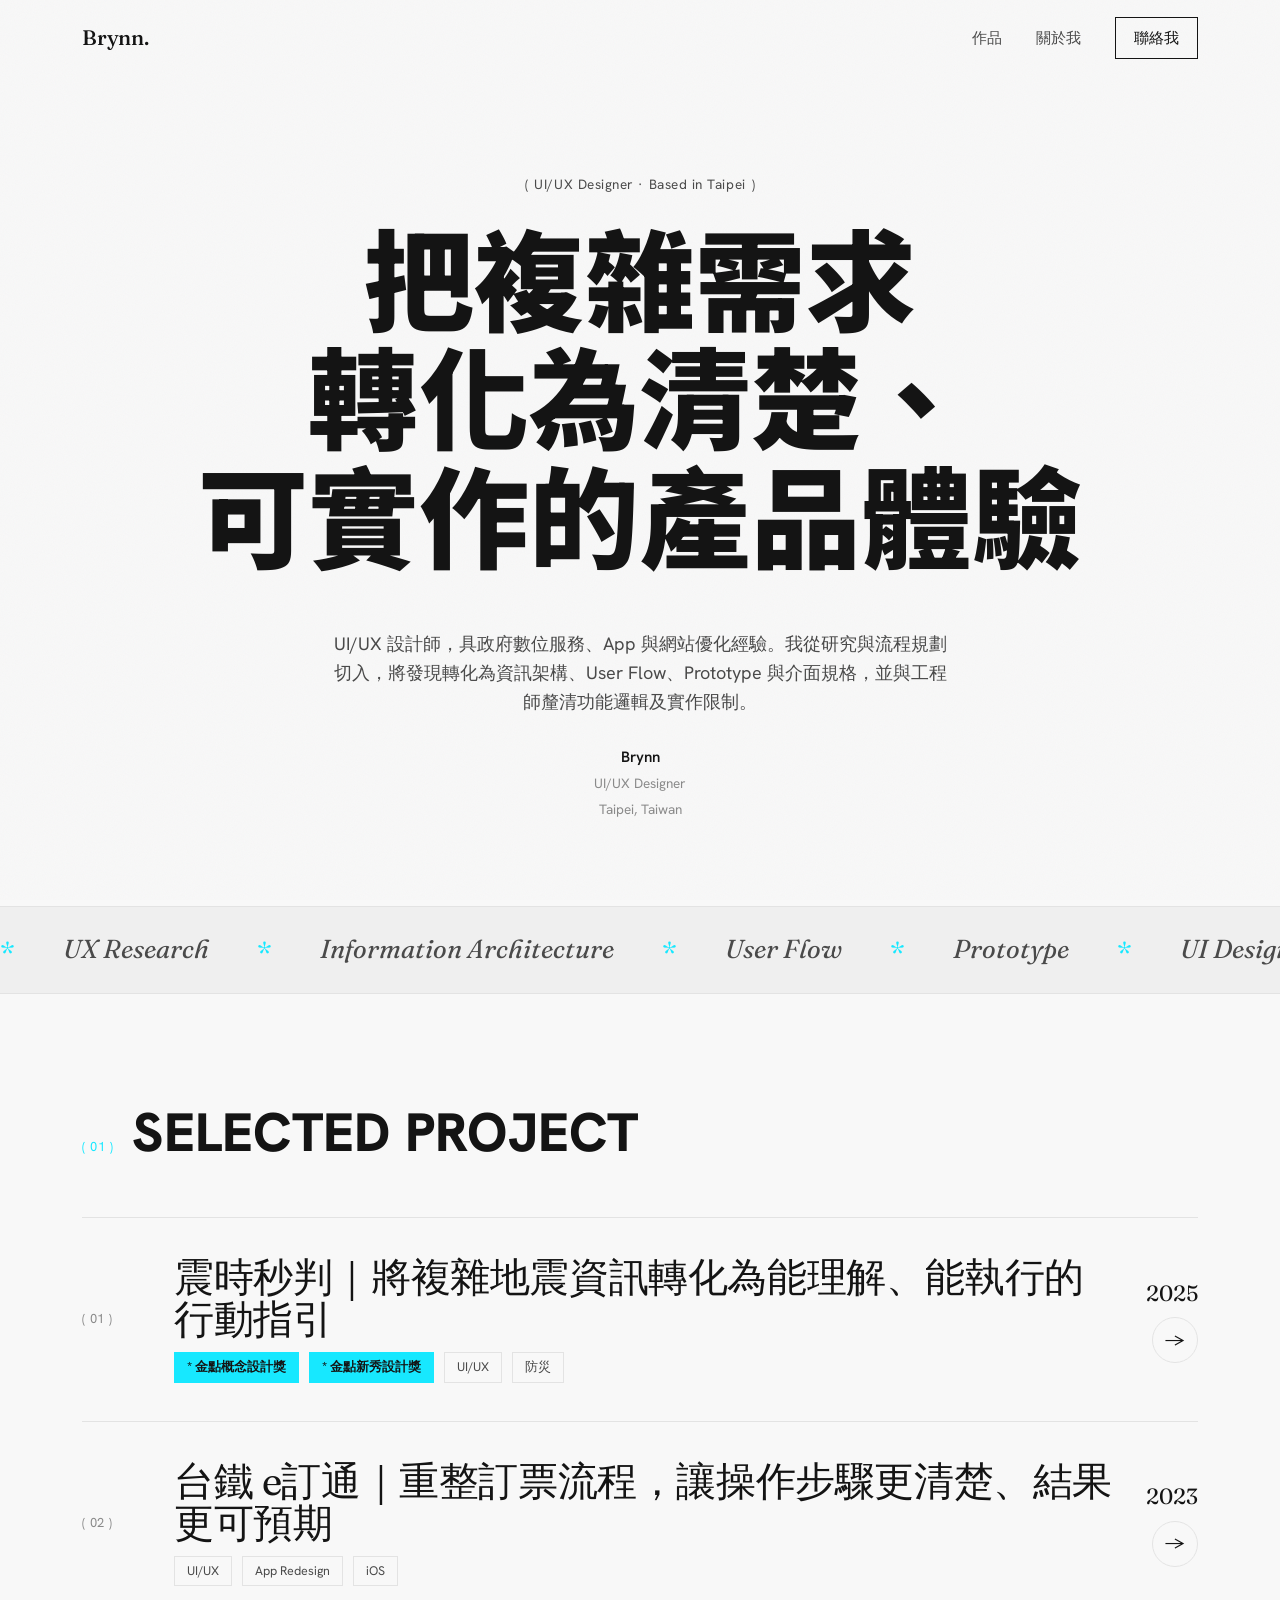
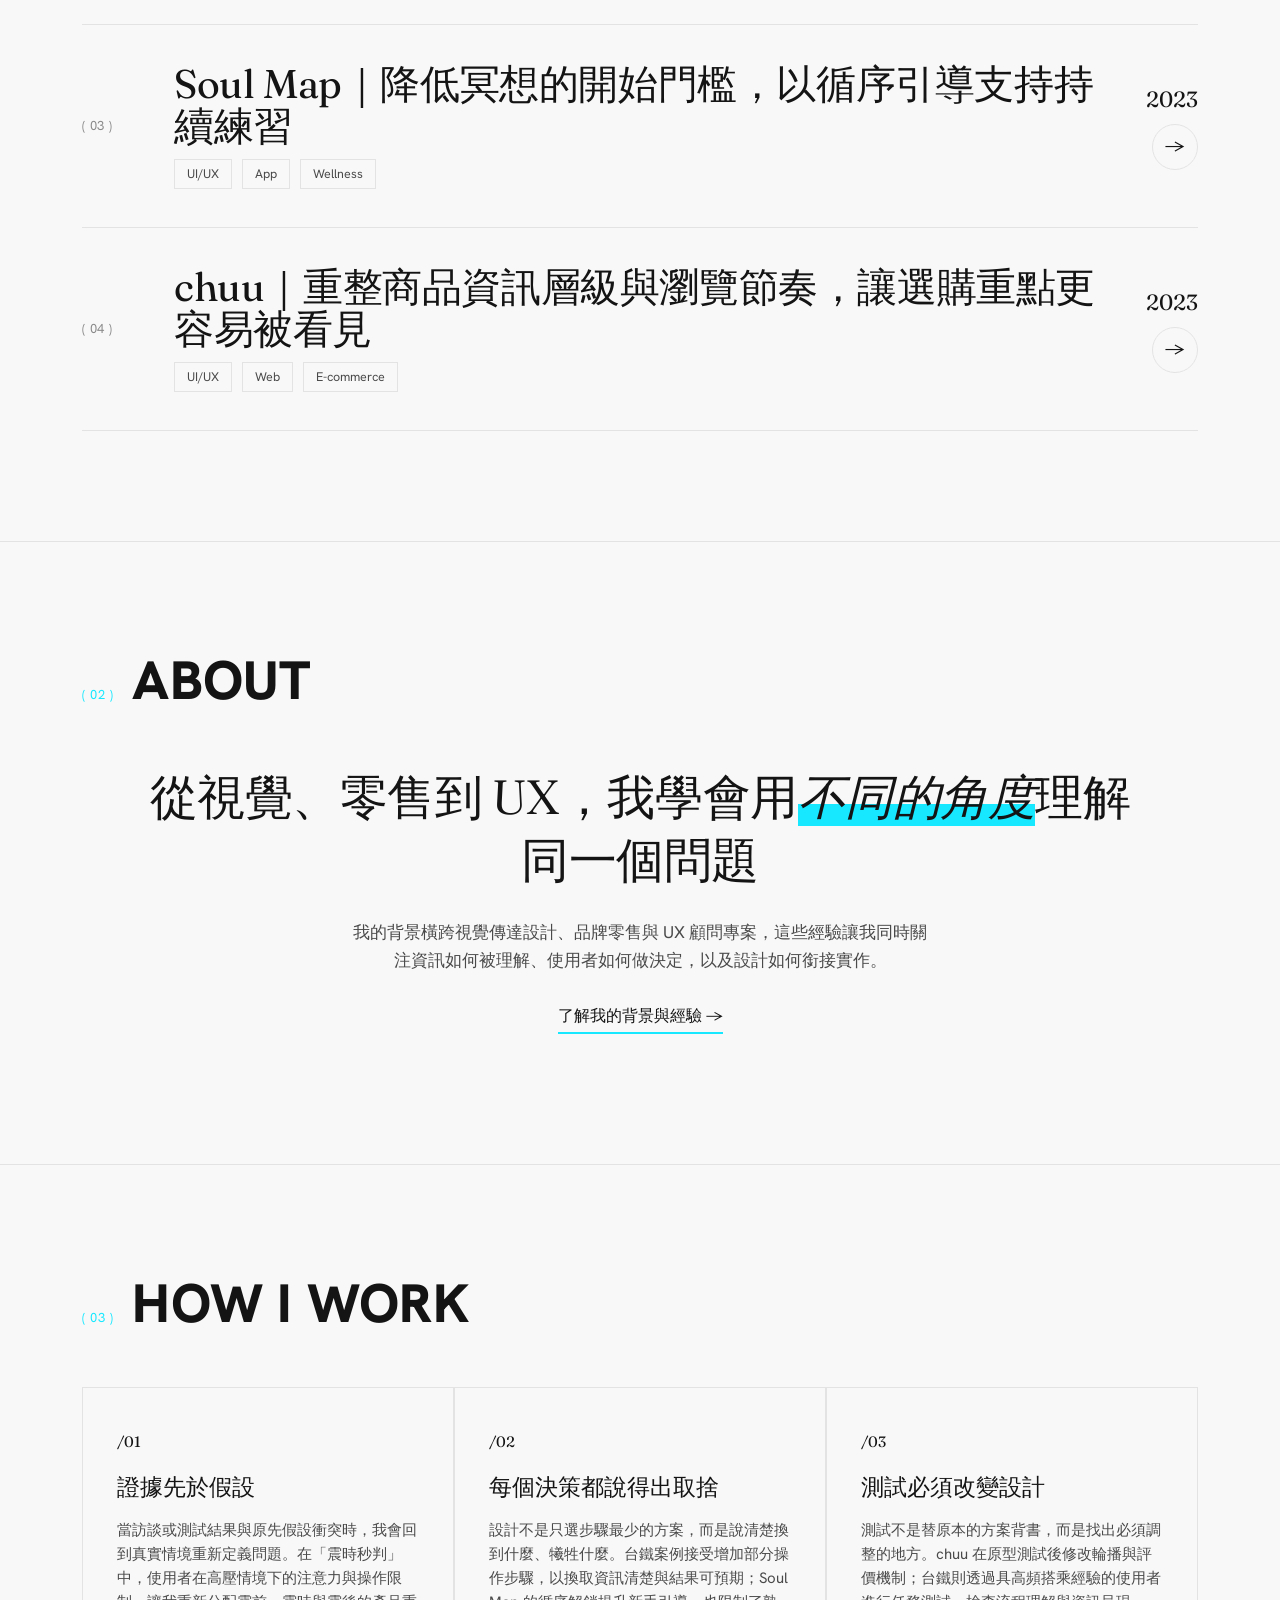
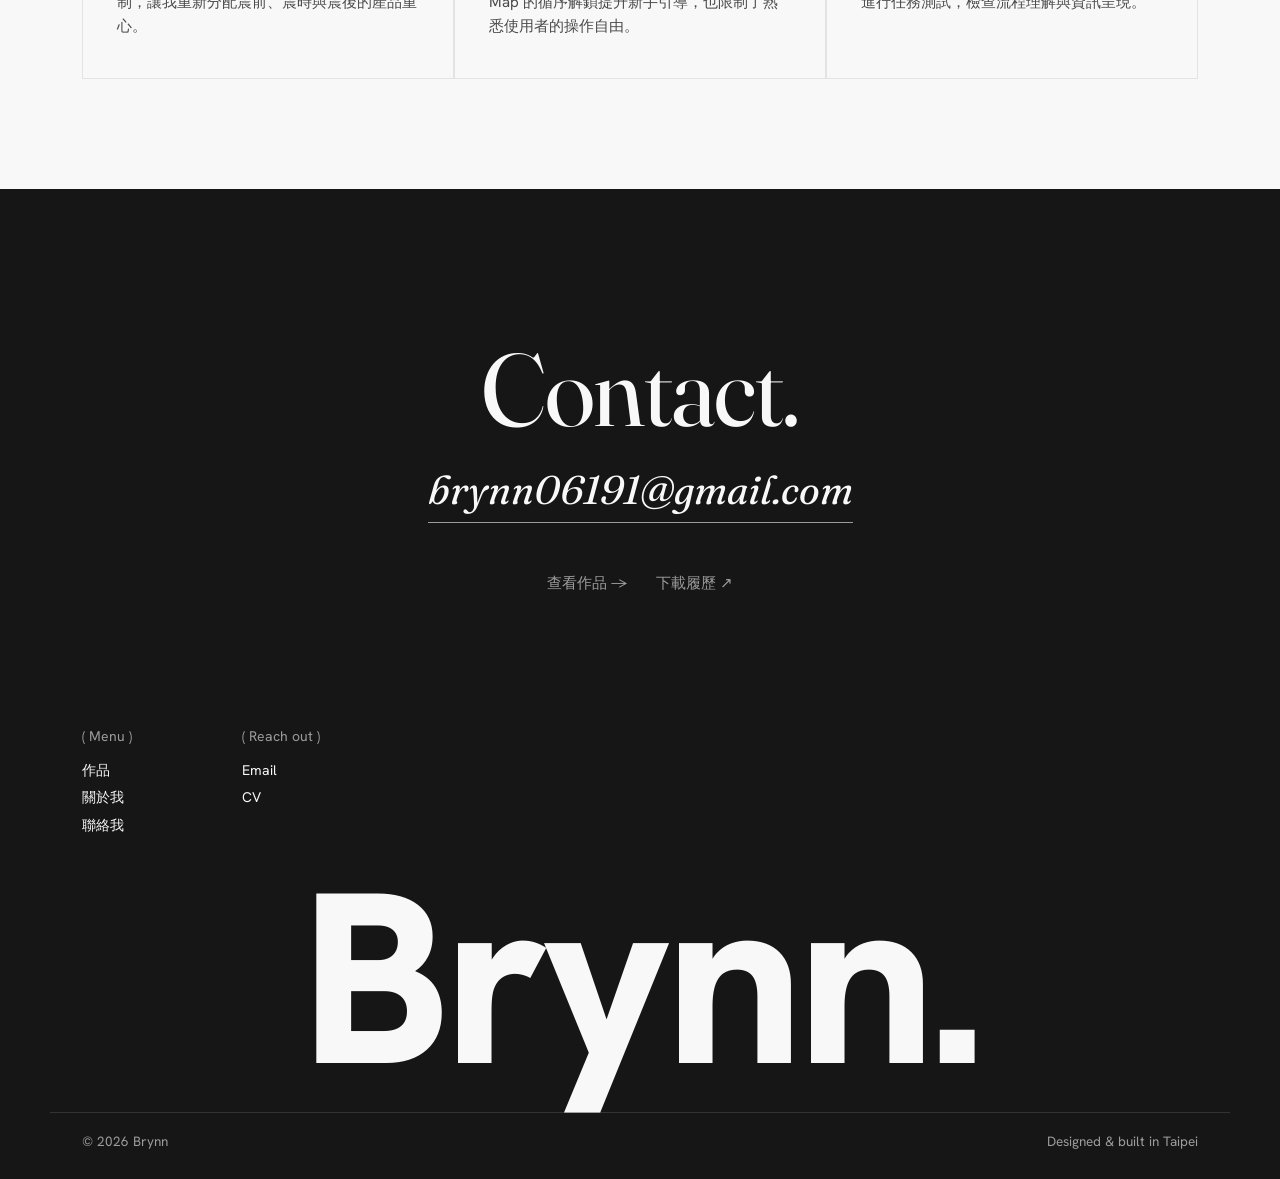
==== index.html @ 15814ac6 "Switch accent to electric cyan #17E8FF, background to #F8F8F8 - theme.css: neutral near-white palett" ====
<!DOCTYPE html>
<html lang="zh-Hant">
<head>
<meta charset="UTF-8" />
<meta name="viewport" content="width=device-width, initial-scale=1.0" />
<title>Brynn — portfolio</title>
<meta name="description" content="Brynn Li — UI/UX 設計師作品集。政府數位服務、App 與網站優化經驗，從研究與流程規劃到介面規格。" />

<link rel="preconnect" href="https://fonts.googleapis.com" />
<link rel="preconnect" href="https://fonts.gstatic.com" crossorigin />
<link href="https://fonts.googleapis.com/css2?family=Fraunces:ital,opsz,wght@0,9..144,300..600;1,9..144,300..500&family=Hanken+Grotesk:wght@400;500;600;700;800&family=Noto+Sans+TC:wght@500;700;900&display=swap" rel="stylesheet" />
<link rel="stylesheet" href="assets/theme.css" />

<style>
  * { margin: 0; padding: 0; box-sizing: border-box; }

  html { scroll-behavior: smooth; overflow-x: hidden; }

  body {
    background: var(--paper);
    color: var(--ink);
    font-family: "Hanken Grotesk", system-ui, sans-serif;
    font-size: 17px;
    line-height: 1.6;
    -webkit-font-smoothing: antialiased;
    text-rendering: optimizeLegibility;
    overflow-x: hidden;
  }

  /* subtle paper grain */
  body::before {
    content: "";
    position: fixed;
    inset: 0;
    pointer-events: none;
    z-index: 1;
    opacity: .035;
    background-image: url("data:image/svg+xml,%3Csvg xmlns='http://www.w3.org/2000/svg' width='120' height='120'%3E%3Cfilter id='n'%3E%3CfeTurbulence type='fractalNoise' baseFrequency='.9' numOctaves='3'/%3E%3C/filter%3E%3Crect width='120' height='120' filter='url(%23n)'/%3E%3C/svg%3E");
  }

  ::selection { background: var(--accent); color: var(--paper); }

  a { color: inherit; text-decoration: none; }

  .wrap { max-width: var(--max); margin: 0 auto; padding: 0 32px; }

  .display {
    font-family: "Fraunces", Georgia, serif;
    font-optical-sizing: auto;
    font-weight: 400;
    line-height: .98;
    letter-spacing: -.015em;
  }

  .eyebrow {
    font-size: 12.5px;
    letter-spacing: .22em;
    text-transform: uppercase;
    color: var(--ink-faint);
    font-weight: 600;
  }

  /* ---------- NAV ---------- */
  header {
    position: fixed;
    top: 0; left: 0; right: 0;
    z-index: 50;
    transition: background .4s var(--ease), border-color .4s var(--ease), backdrop-filter .4s;
    border-bottom: 1px solid transparent;
  }
  header.scrolled {
    background: rgba(248,248,248,.94);
    border-bottom: 1px solid var(--line);
  }
  .nav {
    display: flex;
    align-items: center;
    justify-content: space-between;
    height: 76px;
  }
  .brand {
    font-family: "Fraunces", serif;
    font-size: 21px;
    font-weight: 500;
    letter-spacing: -.01em;
  }
  .brand span { color: var(--accent); }
  .nav-links { display: flex; gap: 34px; align-items: center; }
  .nav-links a {
    font-size: 14.5px;
    color: var(--ink-soft);
    position: relative;
    transition: color .3s;
  }
  .nav-links a::after {
    content: "";
    position: absolute; left: 0; bottom: -5px;
    width: 0; height: 1.5px; background: var(--accent);
    transition: width .35s var(--ease);
  }
  .nav-links a:hover { color: var(--ink); }
  .nav-links a:hover::after { width: 100%; }
  .nav-cta {
    border: 1px solid var(--ink);
    border-radius: 0;
    padding: 8px 18px !important;
    color: var(--ink) !important;
    transition: background .3s, color .3s;
  }
  .nav-cta::after { display: none; }
  .nav-cta:hover { background: var(--ink); color: var(--paper) !important; }

  /* ---------- HERO ---------- */
  .hero { padding: 170px 0 84px; position: relative; z-index: 2; text-align: center; }
  .hero .status {
    display: inline-flex; align-items: center; gap: 6px;
    margin-bottom: 30px;
    font-size: 13.5px; color: var(--ink-soft);
    letter-spacing: .04em;
  }
  .hero .status::before { content: "("; }
  .hero .status::after { content: ")"; }
  .dot { display: none; }

  .hero h1 {
    font-family: "Hanken Grotesk", "Noto Sans TC", system-ui, sans-serif;
    font-weight: 900;
    font-size: clamp(46px, 8.6vw, 126px);
    line-height: 1.08;
    letter-spacing: .005em;
    text-transform: uppercase;
  }
  br.mbr { display: none; }
  .hero h1 em {
    font-style: normal;
    color: var(--ink);
  }
  .hero-lower {
    display: flex;
    flex-direction: column;
    align-items: center;
    gap: 26px;
    margin-top: 48px;
  }
  .hero-lower p {
    max-width: 620px;
    color: var(--ink-soft);
    font-size: 18px;
    text-align: center;
  }
  .hero-meta { text-align: center; font-size: 13.5px; color: var(--ink-faint); line-height: 1.9; }
  .hero-meta strong { color: var(--ink); font-weight: 600; display: block; font-size: 15px; }

  /* reveal on load */
  .reveal { opacity: 0; transform: translateY(26px); }
  .in { animation: rise .55s var(--ease) forwards; }
  @keyframes rise { to { opacity: 1; transform: none; } }

  /* ---------- MARQUEE ---------- */
  .marquee {
    border-top: 1px solid var(--line);
    border-bottom: 1px solid var(--line);
    overflow: hidden;
    white-space: nowrap;
    padding: 22px 0;
    position: relative; z-index: 2;
    background: var(--paper-2);
  }
  .marquee-track {
    display: inline-flex; gap: 48px;
    animation: slide 32s linear infinite;
    will-change: transform;
  }
  .marquee-track span {
    font-family: "Fraunces", serif;
    font-size: 26px; font-style: italic;
    color: var(--ink-soft);
  }
  .marquee-track span::before { content: "*"; color: var(--clay); margin-right: 48px; font-style: normal; font-size: 24px; vertical-align: middle; }
  @keyframes slide { to { transform: translateX(-50%); } }

  /* ---------- SECTIONS ---------- */
  section { position: relative; z-index: 2; }
  .sec-head {
    display: flex; align-items: baseline; gap: 18px;
    margin-bottom: 56px;
  }
  .sec-head .num { font-size: 13px; color: var(--clay); letter-spacing: .08em; }
  .sec-head .num::before { content: "( "; }
  .sec-head .num::after { content: " )"; }
  .sec-head h2 {
    font-family: "Hanken Grotesk", "Noto Sans TC", system-ui, sans-serif;
    font-weight: 800;
    text-transform: uppercase;
    font-size: clamp(30px, 4.6vw, 54px);
    line-height: 1.05;
    letter-spacing: .005em;
  }

  /* WORK */
  .work { padding: 110px 0; }
  .project {
    display: grid;
    grid-template-columns: 60px 1fr auto;
    gap: 32px;
    align-items: center;
    padding: 38px 0;
    border-top: 1px solid var(--line);
    transition: padding-left .5s var(--ease);
    position: relative;
  }
  .project:last-child { border-bottom: 1px solid var(--line); }
  .project::before {
    content: ""; position: absolute; left: -32px; right: -32px; top: 0; bottom: 0;
    background: var(--ink); opacity: 0; transition: opacity .45s var(--ease);
    z-index: -1;
  }
  .project:hover { padding-left: 24px; }
  .project:hover::before { opacity: .05; }
  .project .p-num { font-size: 13px; color: var(--ink-faint); letter-spacing: .06em; white-space: nowrap; }
  .project .p-num::before { content: "( "; }
  .project .p-num::after { content: " )"; }

  /* image that slides in on the right of a project row on hover */
  .p-preview {
    position: absolute;
    right: 108px; top: 50%;
    width: 220px; height: 142px;
    object-fit: cover;
    border-radius: 2px;
    border: 1px solid var(--line);
    box-shadow: 0 24px 60px -24px rgba(22,21,19,.4);
    pointer-events: none;
    opacity: 0;
    transform: translateY(-50%) translateX(24px) scale(.94);
    transition: opacity .45s var(--ease), transform .55s var(--ease);
    z-index: 5;
  }
  .project:hover .p-preview { opacity: 1; transform: translateY(-50%) translateX(0) scale(1); }
  .project h3 {
    font-family: "Fraunces", serif; font-weight: 400;
    font-size: clamp(26px, 3.4vw, 40px); line-height: 1.05;
    letter-spacing: -.01em;
  }
  .project .tags { margin-top: 12px; display: flex; gap: 10px; flex-wrap: wrap; }
  .project .tags span {
    font-size: 12.5px; color: var(--ink-soft);
    border: 1px solid var(--line); border-radius: 0; padding: 4px 12px;
  }
  .project .tags span.win {
    color: var(--ink); border-color: var(--clay); background: var(--clay); font-weight: 600;
  }
  .project .tags span.win::before { content: "* "; font-size: 13px; }
  .project .p-right { text-align: right; display: flex; flex-direction: column; gap: 6px; align-items: flex-end; }
  .project .year { font-family:"Fraunces",serif; font-size: 22px; }
  .project .arrow {
    width: 46px; height: 46px; border-radius: 50%;
    border: 1px solid var(--line);
    display: grid; place-items: center;
    transition: transform .45s var(--ease), background .35s, border-color .35s, color .35s;
    font-size: 18px;
  }
  .project:hover .arrow { background: var(--accent); border-color: var(--accent); color: var(--paper); transform: rotate(-45deg); }

  /* ABOUT */
  .about { padding: 110px 0 130px; border-top: 1px solid var(--line); }
  .about-grid { display: grid; grid-template-columns: 1.4fr 1fr; gap: 80px; }
  .about-lead {
    font-family: "Fraunces", serif;
    font-size: clamp(28px, 4vw, 48px);
    line-height: 1.32; font-weight: 350;
    letter-spacing: -.01em;
    text-align: center;
    max-width: 21em;
    margin: 0 auto;
  }
  .about-lead b { font-weight: 450; font-style: italic; background: linear-gradient(transparent 62%, var(--clay) 62%); }
  .about-body { color: var(--ink-soft); margin: 28px auto 0; max-width: 576px; text-align: center; }
  .about-more {
    display: block; width: fit-content; margin: 30px auto 0;
    font-size: 15.5px; color: var(--ink);
    border-bottom: 2px solid var(--clay); padding-bottom: 3px;
    transition: opacity .3s;
  }
  .about-more:hover, .about-more:focus-visible { opacity: .6; }
  .about-body p + p { margin-top: 18px; }

  .about-photo { width: 100%; display: block; border-radius: 14px; margin-bottom: 26px; }
  .facts { border-top: 2px solid var(--ink); }
  .fact { padding: 20px 0; border-bottom: 1px solid var(--line); }
  .fact dt { font-size: 12.5px; letter-spacing: .12em; text-transform: uppercase; color: var(--ink-faint); margin-bottom: 6px; }
  .fact dd { font-size: 16px; }
  .fact dd .li { display: block; }

  /* EXPERIENCE / CAPABILITIES */
  .caps { padding: 110px 0; border-top: 1px solid var(--line); }
  .caps-grid { display: grid; grid-template-columns: repeat(3, 1fr); gap: 2px; background: var(--line); border: 1px solid var(--line); }
  .cap { background: var(--paper); padding: 40px 34px; transition: background .4s; }
  .cap:hover { background: var(--paper-2); }
  .cap .c-num { font-family:"Fraunces",serif; color: var(--accent); font-size: 15px; }
  .cap h4 { font-family:"Fraunces",serif; font-weight: 500; font-size: 23px; margin: 14px 0 12px; }
  .cap p { font-size: 15px; color: var(--ink-soft); }

  /* CONTACT — inverted dark block, flows into footer */
  .contact {
    padding: 150px 0 90px;
    background: var(--dark);
    color: var(--dark-ink);
    text-align: center;
  }
  .contact .eyebrow { display: block; margin-bottom: 26px; color: var(--dark-soft); }
  .contact h2 {
    font-size: clamp(44px, 8vw, 118px);
    margin-bottom: 18px;
  }
  .contact a.mail {
    display: inline-block;
    font-family: "Fraunces", serif; font-style: italic;
    font-size: clamp(24px, 4vw, 40px);
    color: var(--dark-ink);
    border-bottom: 1.5px solid var(--dark-soft);
    transition: border-color .4s var(--ease);
  }
  .contact a.mail:hover { border-color: var(--dark-ink); }
  .socials { margin-top: 48px; display: flex; gap: 28px; justify-content: center; flex-wrap: wrap; }
  .socials a { font-size: 15px; color: var(--dark-soft); position: relative; transition: color .3s; }
  .socials a:hover { color: var(--dark-ink); }

  footer {
    background: var(--dark);
    color: var(--dark-ink);
    padding: 40px 0 26px;
    position: relative; z-index: 2;
  }
  .foot-cols { display: flex; gap: 110px; flex-wrap: wrap; margin-bottom: 8px; }
  .fcol-links { display: flex; flex-direction: column; gap: 4px; font-size: 14px; }
  .fcol-links .fk { color: var(--dark-soft); margin-bottom: 8px; }
  .fcol-links a { color: var(--dark-ink); width: fit-content; border-bottom: 1px solid transparent; transition: border-color .3s; }
  .fcol-links a:hover, .fcol-links a:focus-visible { border-color: var(--dark-ink); }
  .foot-mark {
    font-family: "Hanken Grotesk", "Noto Sans TC", system-ui, sans-serif;
    font-weight: 800;
    font-size: clamp(96px, 19vw, 290px);
    line-height: .95;
    letter-spacing: -.03em;
    text-align: center;
    color: var(--dark-ink);
    user-select: none;
    margin: 26px 0 18px;
  }
  .foot {
    display: flex; justify-content: space-between; align-items: center;
    font-size: 13.5px; color: var(--dark-soft); flex-wrap: wrap; gap: 12px;
    border-top: 1px solid var(--dark-line); padding-top: 18px;
  }

  /* scroll reveal for sections */
  .obs { opacity: 0; transform: translateY(34px); transition: opacity .9s var(--ease), transform .9s var(--ease); }
  .obs.show { opacity: 1; transform: none; }

  /* reduced motion: show everything, no animation */
  .nav-toggle {
    display: none; background: none; border: 0; cursor: pointer;
    width: 44px; height: 44px; padding: 0; position: relative; z-index: 60;
  }
  .nav-toggle span {
    display: block; width: 22px; height: 1.5px; background: var(--ink);
    margin: 5px auto; transition: transform .3s var(--ease), opacity .3s;
  }
  .nav-toggle[aria-expanded="true"] span:first-child { transform: translateY(3.2px) rotate(45deg); }
  .nav-toggle[aria-expanded="true"] span:last-child { transform: translateY(-3.3px) rotate(-45deg); }
  header.menu-open {
    background: rgba(248,248,248,.97);
    border-bottom: 1px solid var(--line);
  }
  @media (max-width: 860px) {
    .nav-toggle { display: block; }
    .nav-links {
      display: flex; position: fixed; top: 76px; left: 0; right: 0;
      flex-direction: column; gap: 0; padding: 6px 22px 20px;
      background: rgba(248,248,248,.98);
      border-bottom: 1px solid var(--line);
      opacity: 0; transform: translateY(-8px); visibility: hidden; pointer-events: none;
      transition: opacity .3s var(--ease), transform .3s var(--ease), visibility .3s;
    }
    .nav-links.open { opacity: 1; transform: none; visibility: visible; pointer-events: auto; }
    .nav-links a { padding: 14px 0; font-size: 16px; border-bottom: 1px solid var(--line); width: 100%; }
    .nav-links a::after { display: none; }
    .nav-links .nav-cta, .nav-links a:last-child { border-bottom: 0; }
    .nav-links .nav-cta { margin-top: 14px; text-align: center; padding: 12px 18px !important; }
  }

  @media (prefers-reduced-motion: reduce) {
    .reveal, .obs { opacity: 1 !important; transform: none !important; animation: none !important; transition: none !important; }
    .dot::after, .marquee-track { animation: none !important; }
    html { scroll-behavior: auto; }
  }

  /* ---------- RESPONSIVE ---------- */
  @media (max-width: 860px) {
    body { font-size: 16px; }
    .wrap { padding: 0 22px; }
    .hero { padding: 140px 0 64px; }
    .hero h1 { font-size: clamp(34px, 10vw, 64px); }
    br.mbr { display: inline; }
    .foot-cols { gap: 40px; justify-content: space-between; }
    .foot-mark { font-size: clamp(72px, 21vw, 120px); }
    .about-grid { grid-template-columns: 1fr; gap: 46px; }
    .caps-grid { grid-template-columns: 1fr; }
    .project { grid-template-columns: 36px 1fr; }
    .p-preview { display: none; }
    .project .p-right { grid-column: 2; flex-direction: row; align-items: center; justify-content: space-between; text-align: left; margin-top: 4px; }
  }
</style>
</head>
<body>

<header id="hd">
  <div class="wrap nav">
    <a href="#top" class="brand">Brynn<span>.</span></a>
    <button class="nav-toggle" id="navToggle" aria-label="開啟選單" aria-expanded="false" aria-controls="siteNav"><span></span><span></span></button>
    <nav class="nav-links" id="siteNav">
      <a href="#work">作品</a>
      <a href="about.html">關於我</a>
      <!-- <a href="assets/files/brynn-cv.pdf" download>履歷</a> -->
      <a href="#contact" class="nav-cta">聯絡我</a>
    </nav>
  </div>
</header>

<main id="top">

  <!-- HERO -->
  <section class="hero">
    <div class="wrap">
      <div class="status reveal in" style="animation-delay:.05s">
        <span class="dot"></span> UI/UX Designer · Based in Taipei
      </div>
      <h1 class="display">
        <span class="reveal in" style="display:block;animation-delay:.06s">把複雜需求</span>
        <span class="reveal in" style="display:block;animation-delay:.14s">轉化為清楚、<br class="mbr" /></span>
        <span class="reveal in" style="display:block;animation-delay:.22s">可實作的產品體驗</span>
      </h1>
      <div class="hero-lower reveal in" style="animation-delay:.32s">
        <p>UI/UX 設計師，具政府數位服務、App 與網站優化經驗。我從研究與流程規劃切入，將發現轉化為資訊架構、User Flow、Prototype 與介面規格，並與工程師釐清功能邏輯及實作限制。</p>
        <div class="hero-meta">
          <strong>Brynn</strong>
          UI/UX Designer<br />
          Taipei, Taiwan
        </div>
      </div>
    </div>
  </section>

  <!-- MARQUEE -->
  <div class="marquee">
    <div class="marquee-track">
      <span>UX Research</span><span>Information Architecture</span><span>User Flow</span>
      <span>Prototype</span><span>UI Design</span><span>Usability Testing</span>
      <span>UX Research</span><span>Information Architecture</span><span>User Flow</span>
      <span>Prototype</span><span>UI Design</span><span>Usability Testing</span>
    </div>
  </div>

  <!-- WORK -->
  <section class="work" id="work">
    <div class="wrap">
      <div class="sec-head obs">
        <span class="num">01</span>
        <h2 class="display">Selected&nbsp;Project</h2>
      </div>

      <a class="project obs" href="work/quake.html">
        <span class="p-num">01</span>
        <div>
          <h3>震時秒判｜將複雜地震資訊轉化為能理解、能執行的行動指引</h3>
          <div class="tags"><span class="win">金點概念設計獎</span><span class="win">金點新秀設計獎</span><span>UI/UX</span><span>防災</span></div>
        </div>
        <img class="p-preview" src="assets/images/project/UIUX/covers/quake-cover.jpg" alt="" loading="lazy" />
        <div class="p-right"><span class="year">2025</span><span class="arrow">→</span></div>
      </a>

      <a class="project obs" href="work/tra.html">
        <span class="p-num">02</span>
        <div>
          <h3>台鐵 e訂通｜重整訂票流程，讓操作步驟更清楚、結果更可預期</h3>
          <div class="tags"><span>UI/UX</span><span>App Redesign</span><span>iOS</span></div>
        </div>
        <img class="p-preview" src="assets/images/project/UIUX/covers/tra-cover.jpg" alt="" loading="lazy" />
        <div class="p-right"><span class="year">2023</span><span class="arrow">→</span></div>
      </a>

      <a class="project obs" href="work/soulmap.html">
        <span class="p-num">03</span>
        <div>
          <h3>Soul Map｜降低冥想的開始門檻，以循序引導支持持續練習</h3>
          <div class="tags"><span>UI/UX</span><span>App</span><span>Wellness</span></div>
        </div>
        <img class="p-preview" src="assets/images/project/UIUX/covers/soulmap-cover.jpg" alt="" loading="lazy" />
        <div class="p-right"><span class="year">2023</span><span class="arrow">→</span></div>
      </a>

      <a class="project obs" href="work/chuu.html">
        <span class="p-num">04</span>
        <div>
          <h3>chuu｜重整商品資訊層級與瀏覽節奏，讓選購重點更容易被看見</h3>
          <div class="tags"><span>UI/UX</span><span>Web</span><span>E-commerce</span></div>
        </div>
        <img class="p-preview" src="assets/images/project/UIUX/covers/chuu-cover.jpg" alt="" loading="lazy" />
        <div class="p-right"><span class="year">2023</span><span class="arrow">→</span></div>
      </a>
    </div>
  </section>

  <!-- ABOUT -->
  <section class="about" id="about">
    <div class="wrap">
      <div class="sec-head obs">
        <span class="num">02</span>
        <h2 class="display">About</h2>
      </div>
      <div class="obs">
        <p class="about-lead">從視覺、零售到 UX，我學會用<b>不同的角度</b>理解同一個問題</p>
        <div class="about-body">
          <p>我的背景橫跨視覺傳達設計、品牌零售與 UX 顧問專案，這些經驗讓我同時關注資訊如何被理解、使用者如何做決定，以及設計如何銜接實作。</p>
        </div>
        <a class="about-more" href="about.html">了解我的背景與經驗 →</a>
      </div>
    </div>
  </section>

  <!-- CAPABILITIES -->
  <section class="caps" id="caps">
    <div class="wrap">
      <div class="sec-head obs">
        <span class="num">03</span>
        <h2 class="display">How&nbsp;I&nbsp;Work</h2>
      </div>
      <div class="caps-grid obs">
        <div class="cap">
          <span class="c-num">/01</span>
          <h4>證據先於假設</h4>
          <p>當訪談或測試結果與原先假設衝突時，我會回到真實情境重新定義問題。在「震時秒判」中，使用者在高壓情境下的注意力與操作限制，讓我重新分配震前、震時與震後的產品重心。</p>
        </div>
        <div class="cap">
          <span class="c-num">/02</span>
          <h4>每個決策都說得出取捨</h4>
          <p>設計不是只選步驟最少的方案，而是說清楚換到什麼、犧牲什麼。台鐵案例接受增加部分操作步驟，以換取資訊清楚與結果可預期；Soul Map 的循序解鎖提升新手引導，也限制了熟悉使用者的操作自由。</p>
        </div>
        <div class="cap">
          <span class="c-num">/03</span>
          <h4>測試必須改變設計</h4>
          <p>測試不是替原本的方案背書，而是找出必須調整的地方。chuu 在原型測試後修改輪播與評價機制；台鐵則透過具高頻搭乘經驗的使用者進行任務測試，檢查流程理解與資訊呈現。</p>
        </div>
      </div>    </div>
  </section>

  <!-- CONTACT -->
  <section class="contact" id="contact">
    <div class="wrap">
      <!-- <span class="eyebrow obs">Contact</span> -->
      <h2 class="display obs">Contact.</h2>
      <div class="obs"><a class="mail" href="mailto:brynn06191@gmail.com">brynn06191@gmail.com</a></div>
      <div class="socials obs">
        <a href="#work">查看作品 →</a>
        <a href="assets/files/brynn-cv.pdf" download>下載履歷 ↗</a>
      </div>
    </div>
  </section>

</main>

<footer>
  <div class="wrap foot-cols">
    <div class="fcol-links">
      <span class="fk">( Menu )</span>
      <a href="#work">作品</a>
      <a href="about.html">關於我</a>
      <a href="#contact">聯絡我</a>
    </div>
    <div class="fcol-links">
      <span class="fk">( Reach out )</span>
      <a href="mailto:brynn06191@gmail.com">Email</a>
      <a href="assets/files/brynn-cv.pdf" download>CV</a>
    </div>
  </div>
  <div class="wrap"><div class="foot-mark" aria-hidden="true">Brynn.</div></div>
  <div class="wrap foot">
    <span>© 2026 Brynn</span>
    <span>Designed &amp; built in Taipei</span>
  </div>
</footer>

<script>
  // sticky nav background
  const hd = document.getElementById('hd');
  const onScroll = () => hd.classList.toggle('scrolled', window.scrollY > 40);
  onScroll();
  window.addEventListener('scroll', onScroll, { passive: true });

  // mobile hamburger
  const tog = document.getElementById('navToggle');
  const links = document.getElementById('siteNav');
  if (tog && links) {
    const setOpen = (o) => {
      links.classList.toggle('open', o);
      tog.setAttribute('aria-expanded', o);
      tog.setAttribute('aria-label', o ? '關閉選單' : '開啟選單');
      hd.classList.toggle('menu-open', o);
    };
    tog.addEventListener('click', () => setOpen(!links.classList.contains('open')));
    links.querySelectorAll('a').forEach(a => a.addEventListener('click', () => setOpen(false)));
    document.addEventListener('keydown', e => { if (e.key === 'Escape') setOpen(false); });
  }


  // scroll reveal
  const io = new IntersectionObserver((entries) => {
    entries.forEach((e) => {
      if (e.isIntersecting) { e.target.classList.add('show'); io.unobserve(e.target); }
    });
  }, { threshold: 0.12, rootMargin: '0px 0px -8% 0px' });
  document.querySelectorAll('.obs').forEach((el) => io.observe(el));
</script>

</body>
</html>
---- assets/theme.css ----
/* Shared design tokens — neutral light palette with electric cyan accent.
   Loaded before per-page styles; pages may override (e.g. case.css --max). */
:root {
  --paper: #F8F8F8;      /* near-white neutral */
  --paper-2: #EFEFEF;
  --ink: #141414;
  --ink-soft: #4A4A4A;
  --ink-faint: #8A8A8A;
  --line: #E3E3E3;
  --accent: #141414;
  --accent-deep: #000;
  --clay: #17E8FF;       /* legacy terracotta slot → electric cyan accent */
  --dark: #161616;       /* inverted sections (contact / footer) */
  --dark-ink: #F8F8F8;
  --dark-soft: #9C9C9C;
  --dark-line: #333;
  --max: 1180px;
  --ease: cubic-bezier(.19,1,.22,1);
}
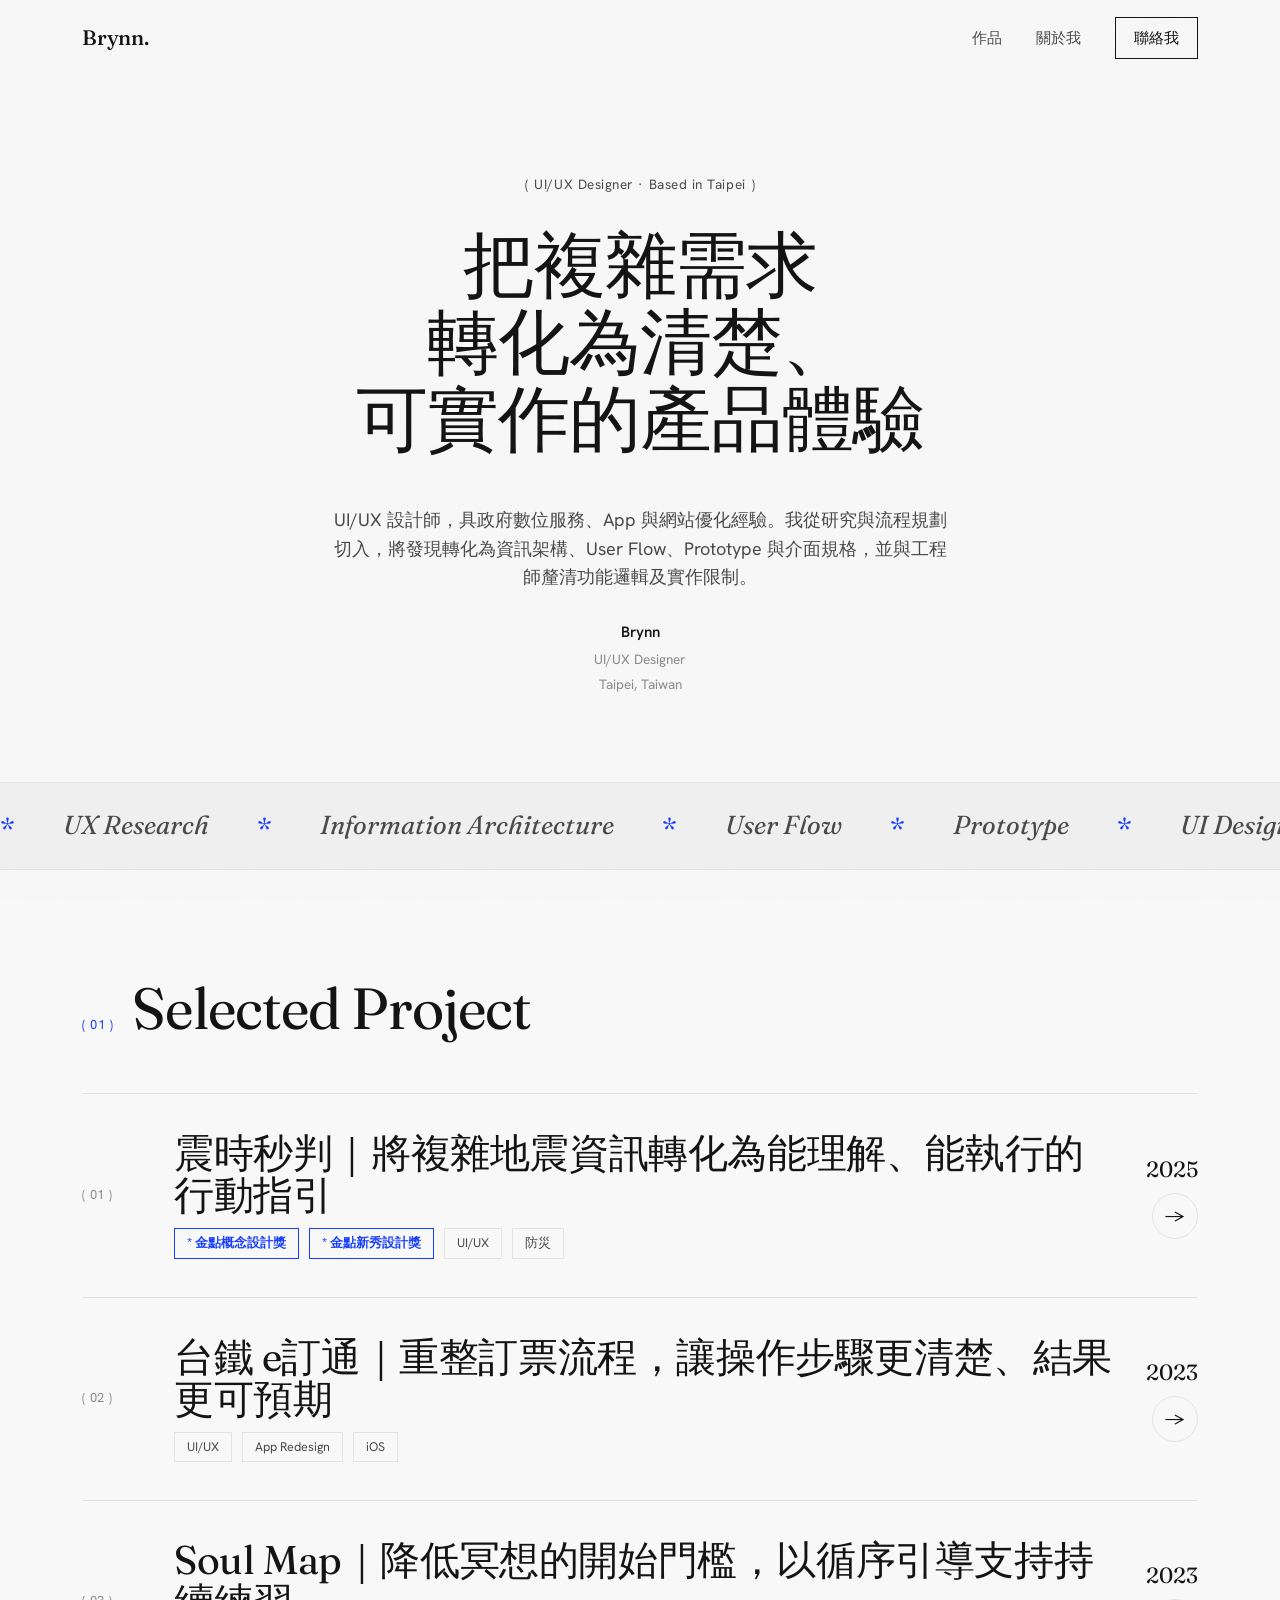
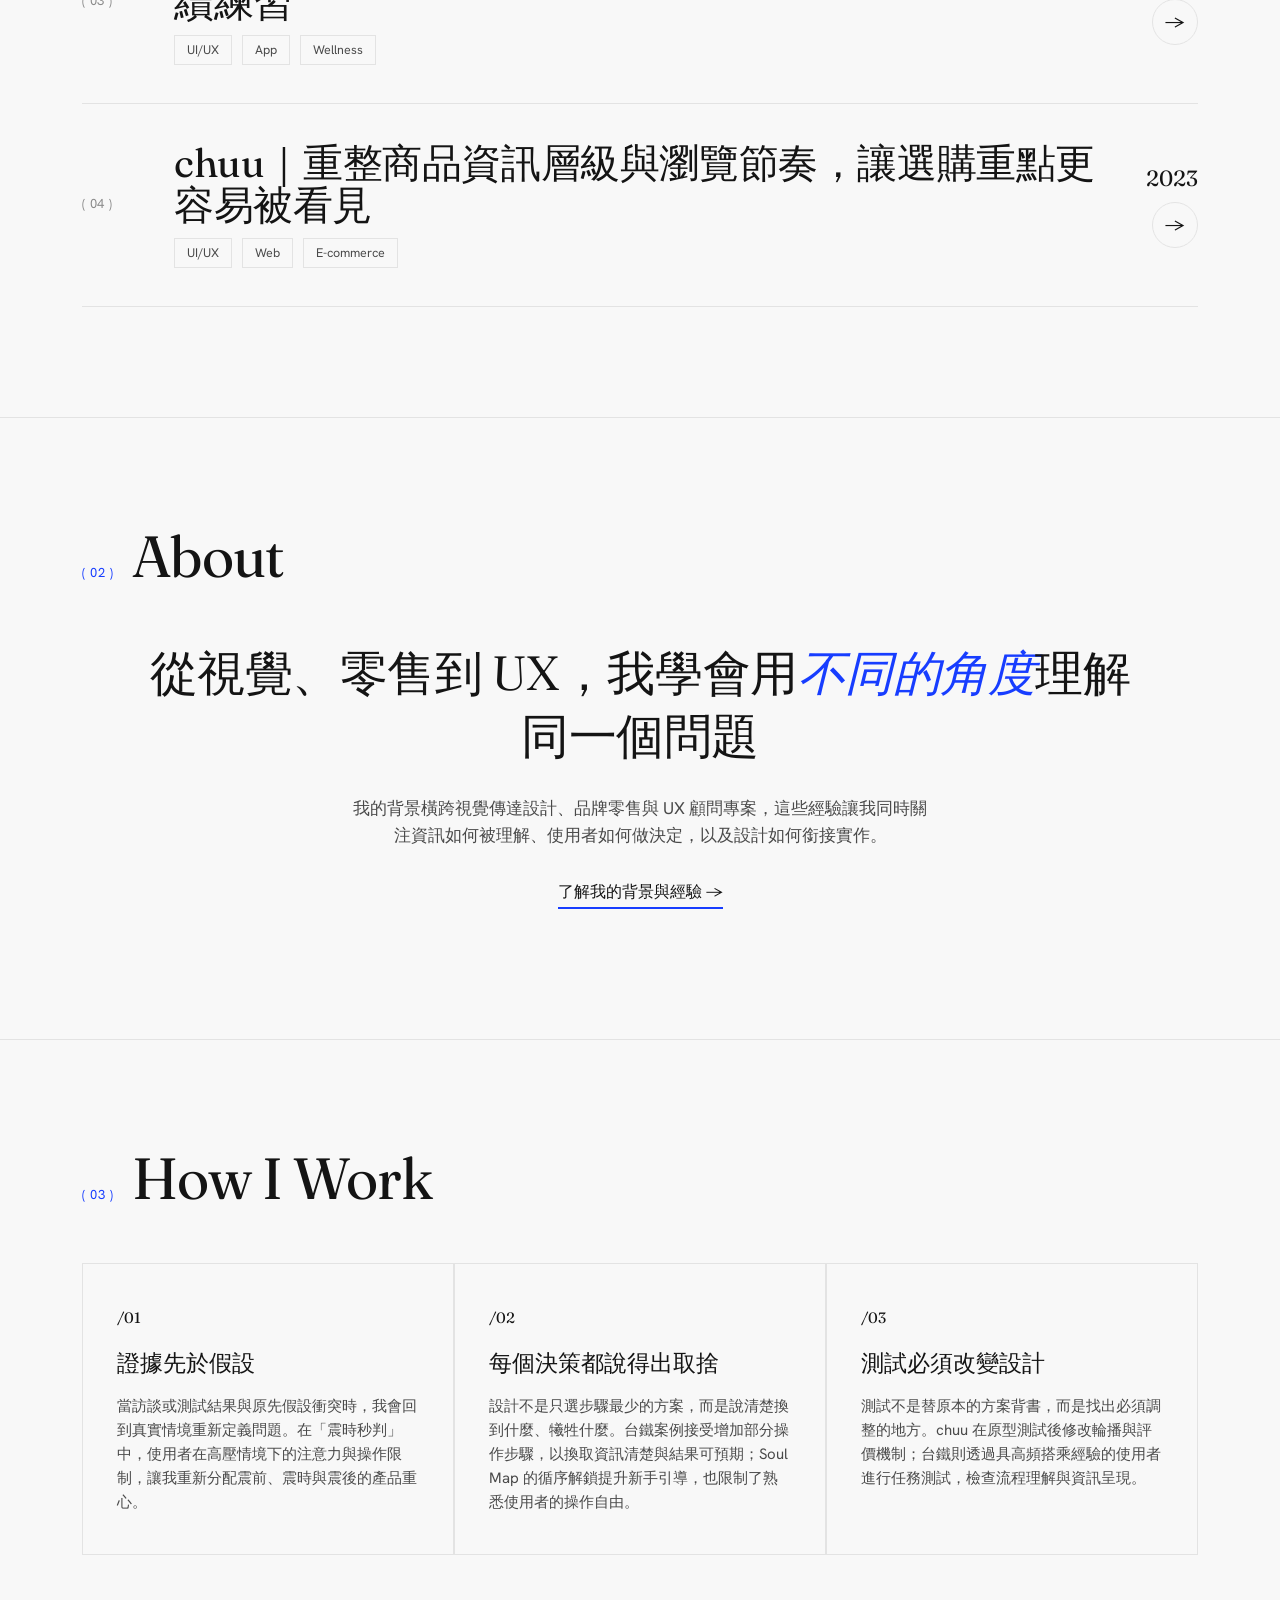
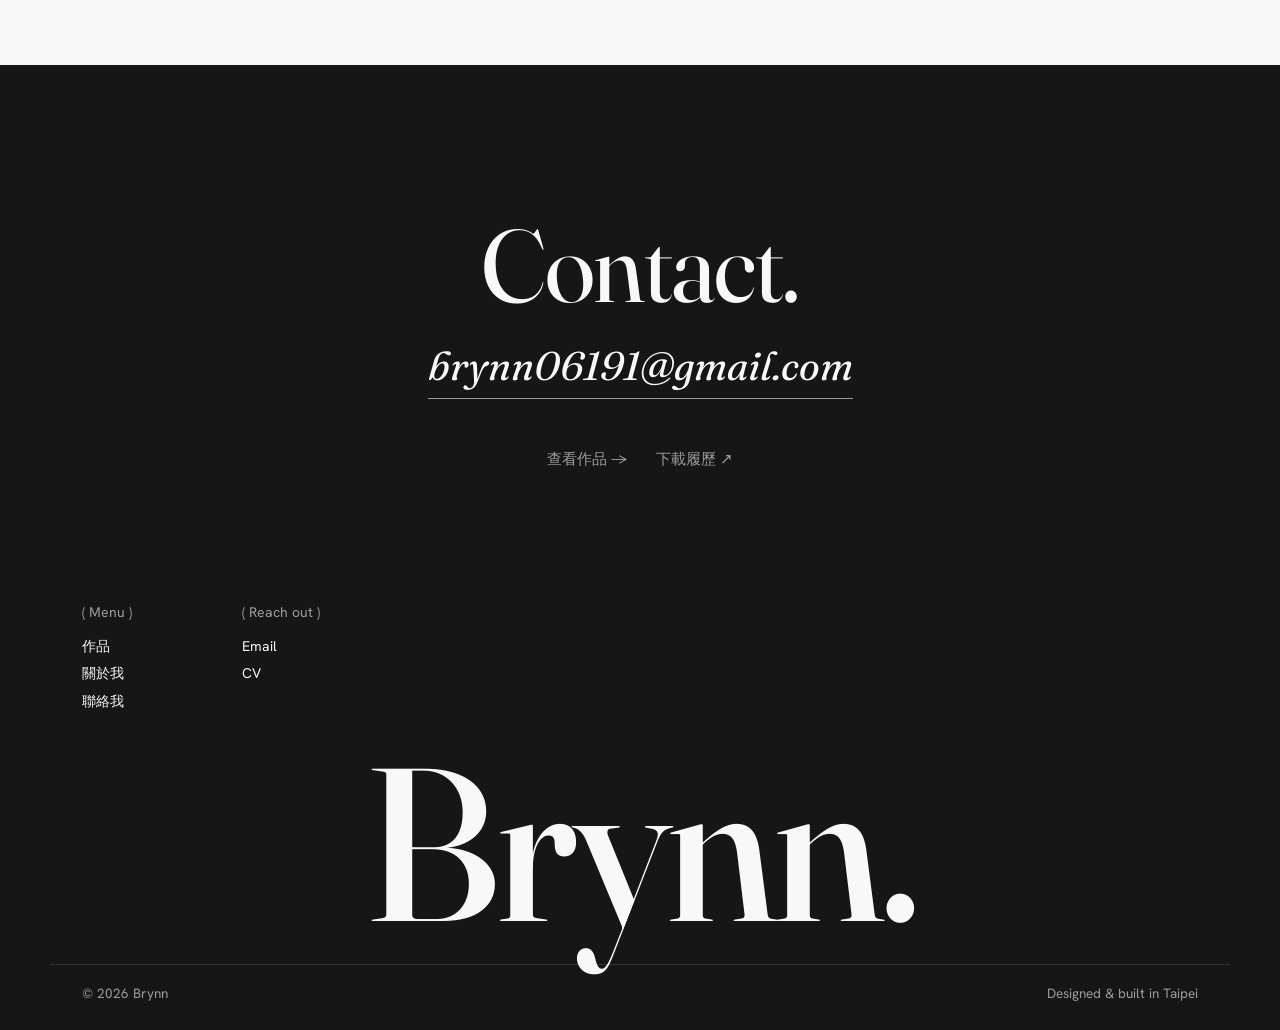
==== commit 985c725e: "Revert to Fraunces headings, smaller hero, accent #17E8FF -> #173DFF - Restore original serif type s" ====
--- a/index.html
+++ b/index.html
@@ -8,7 +8,7 @@
 
 <link rel="preconnect" href="https://fonts.googleapis.com" />
 <link rel="preconnect" href="https://fonts.gstatic.com" crossorigin />
-<link href="https://fonts.googleapis.com/css2?family=Fraunces:ital,opsz,wght@0,9..144,300..600;1,9..144,300..500&family=Hanken+Grotesk:wght@400;500;600;700;800&family=Noto+Sans+TC:wght@500;700;900&display=swap" rel="stylesheet" />
+<link href="https://fonts.googleapis.com/css2?family=Fraunces:ital,opsz,wght@0,9..144,300..600;1,9..144,300..500&family=Hanken+Grotesk:wght@400;500;600&display=swap" rel="stylesheet" />
 <link rel="stylesheet" href="assets/theme.css" />
 
 <style>
@@ -123,17 +123,14 @@
   .dot { display: none; }
 
   .hero h1 {
-    font-family: "Hanken Grotesk", "Noto Sans TC", system-ui, sans-serif;
-    font-weight: 900;
-    font-size: clamp(46px, 8.6vw, 126px);
+    font-size: clamp(38px, 5.6vw, 76px);
     line-height: 1.08;
-    letter-spacing: .005em;
-    text-transform: uppercase;
   }
   br.mbr { display: none; }
   .hero h1 em {
-    font-style: normal;
-    color: var(--ink);
+    font-style: italic;
+    color: var(--clay);
+    font-weight: 300;
   }
   .hero-lower {
     display: flex;
@@ -188,14 +185,7 @@
   .sec-head .num { font-size: 13px; color: var(--clay); letter-spacing: .08em; }
   .sec-head .num::before { content: "( "; }
   .sec-head .num::after { content: " )"; }
-  .sec-head h2 {
-    font-family: "Hanken Grotesk", "Noto Sans TC", system-ui, sans-serif;
-    font-weight: 800;
-    text-transform: uppercase;
-    font-size: clamp(30px, 4.6vw, 54px);
-    line-height: 1.05;
-    letter-spacing: .005em;
-  }
+  .sec-head h2 { font-size: clamp(32px, 5vw, 58px); }
 
   /* WORK */
   .work { padding: 110px 0; }
@@ -248,7 +238,7 @@
     border: 1px solid var(--line); border-radius: 0; padding: 4px 12px;
   }
   .project .tags span.win {
-    color: var(--ink); border-color: var(--clay); background: var(--clay); font-weight: 600;
+    color: var(--clay); border-color: var(--clay); font-weight: 600;
   }
   .project .tags span.win::before { content: "* "; font-size: 13px; }
   .project .p-right { text-align: right; display: flex; flex-direction: column; gap: 6px; align-items: flex-end; }
@@ -274,7 +264,7 @@
     max-width: 21em;
     margin: 0 auto;
   }
-  .about-lead b { font-weight: 450; font-style: italic; background: linear-gradient(transparent 62%, var(--clay) 62%); }
+  .about-lead b { color: var(--clay); font-weight: 400; font-style: italic; }
   .about-body { color: var(--ink-soft); margin: 28px auto 0; max-width: 576px; text-align: center; }
   .about-more {
     display: block; width: fit-content; margin: 30px auto 0;
@@ -338,11 +328,11 @@
   .fcol-links a { color: var(--dark-ink); width: fit-content; border-bottom: 1px solid transparent; transition: border-color .3s; }
   .fcol-links a:hover, .fcol-links a:focus-visible { border-color: var(--dark-ink); }
   .foot-mark {
-    font-family: "Hanken Grotesk", "Noto Sans TC", system-ui, sans-serif;
-    font-weight: 800;
-    font-size: clamp(96px, 19vw, 290px);
+    font-family: "Fraunces", Georgia, serif;
+    font-weight: 500;
+    font-size: clamp(88px, 17vw, 260px);
     line-height: .95;
-    letter-spacing: -.03em;
+    letter-spacing: -.02em;
     text-align: center;
     color: var(--dark-ink);
     user-select: none;
@@ -401,7 +391,7 @@
     body { font-size: 16px; }
     .wrap { padding: 0 22px; }
     .hero { padding: 140px 0 64px; }
-    .hero h1 { font-size: clamp(34px, 10vw, 64px); }
+    .hero h1 { font-size: clamp(30px, 8.6vw, 52px); }
     br.mbr { display: inline; }
     .foot-cols { gap: 40px; justify-content: space-between; }
     .foot-mark { font-size: clamp(72px, 21vw, 120px); }
--- a/assets/theme.css
+++ b/assets/theme.css
@@ -9,7 +9,7 @@
   --line: #E3E3E3;
   --accent: #141414;
   --accent-deep: #000;
-  --clay: #17E8FF;       /* legacy terracotta slot → electric cyan accent */
+  --clay: #173DFF;       /* legacy terracotta slot → electric blue accent */
   --dark: #161616;       /* inverted sections (contact / footer) */
   --dark-ink: #F8F8F8;
   --dark-soft: #9C9C9C;
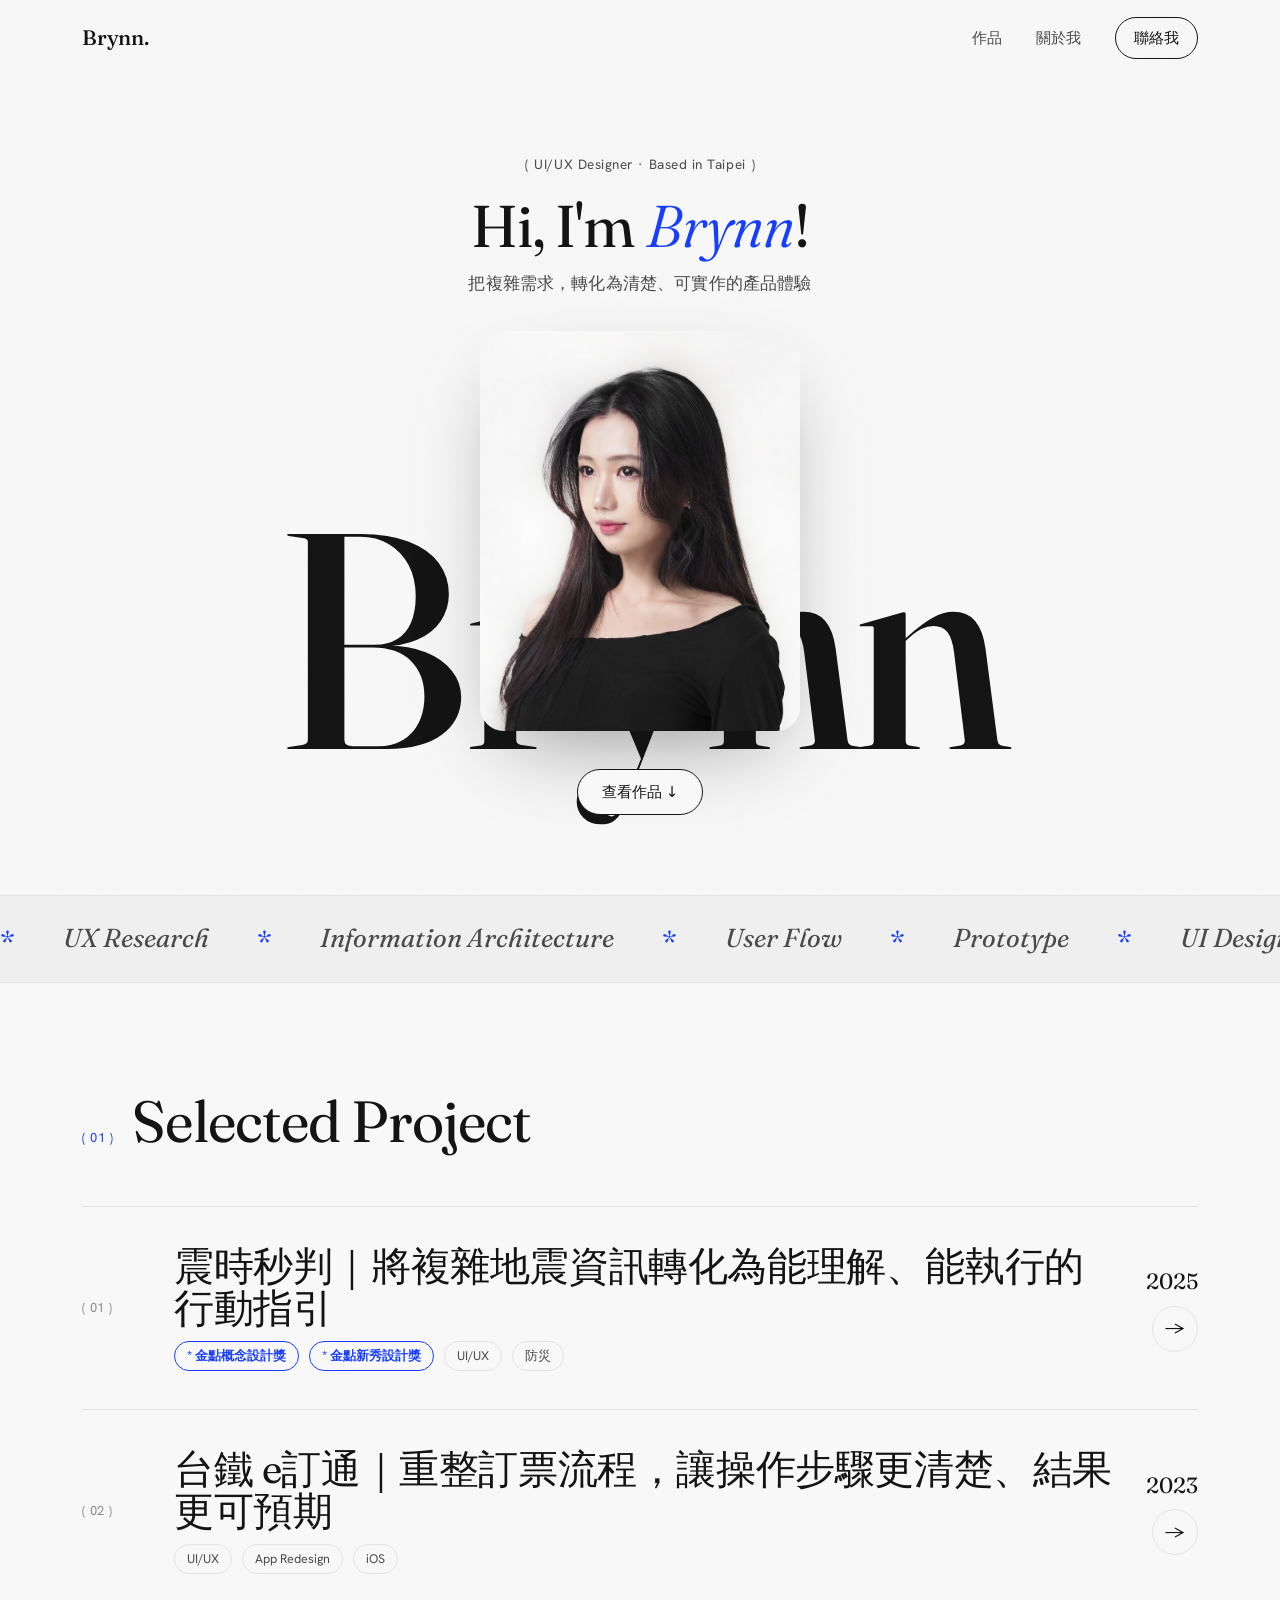
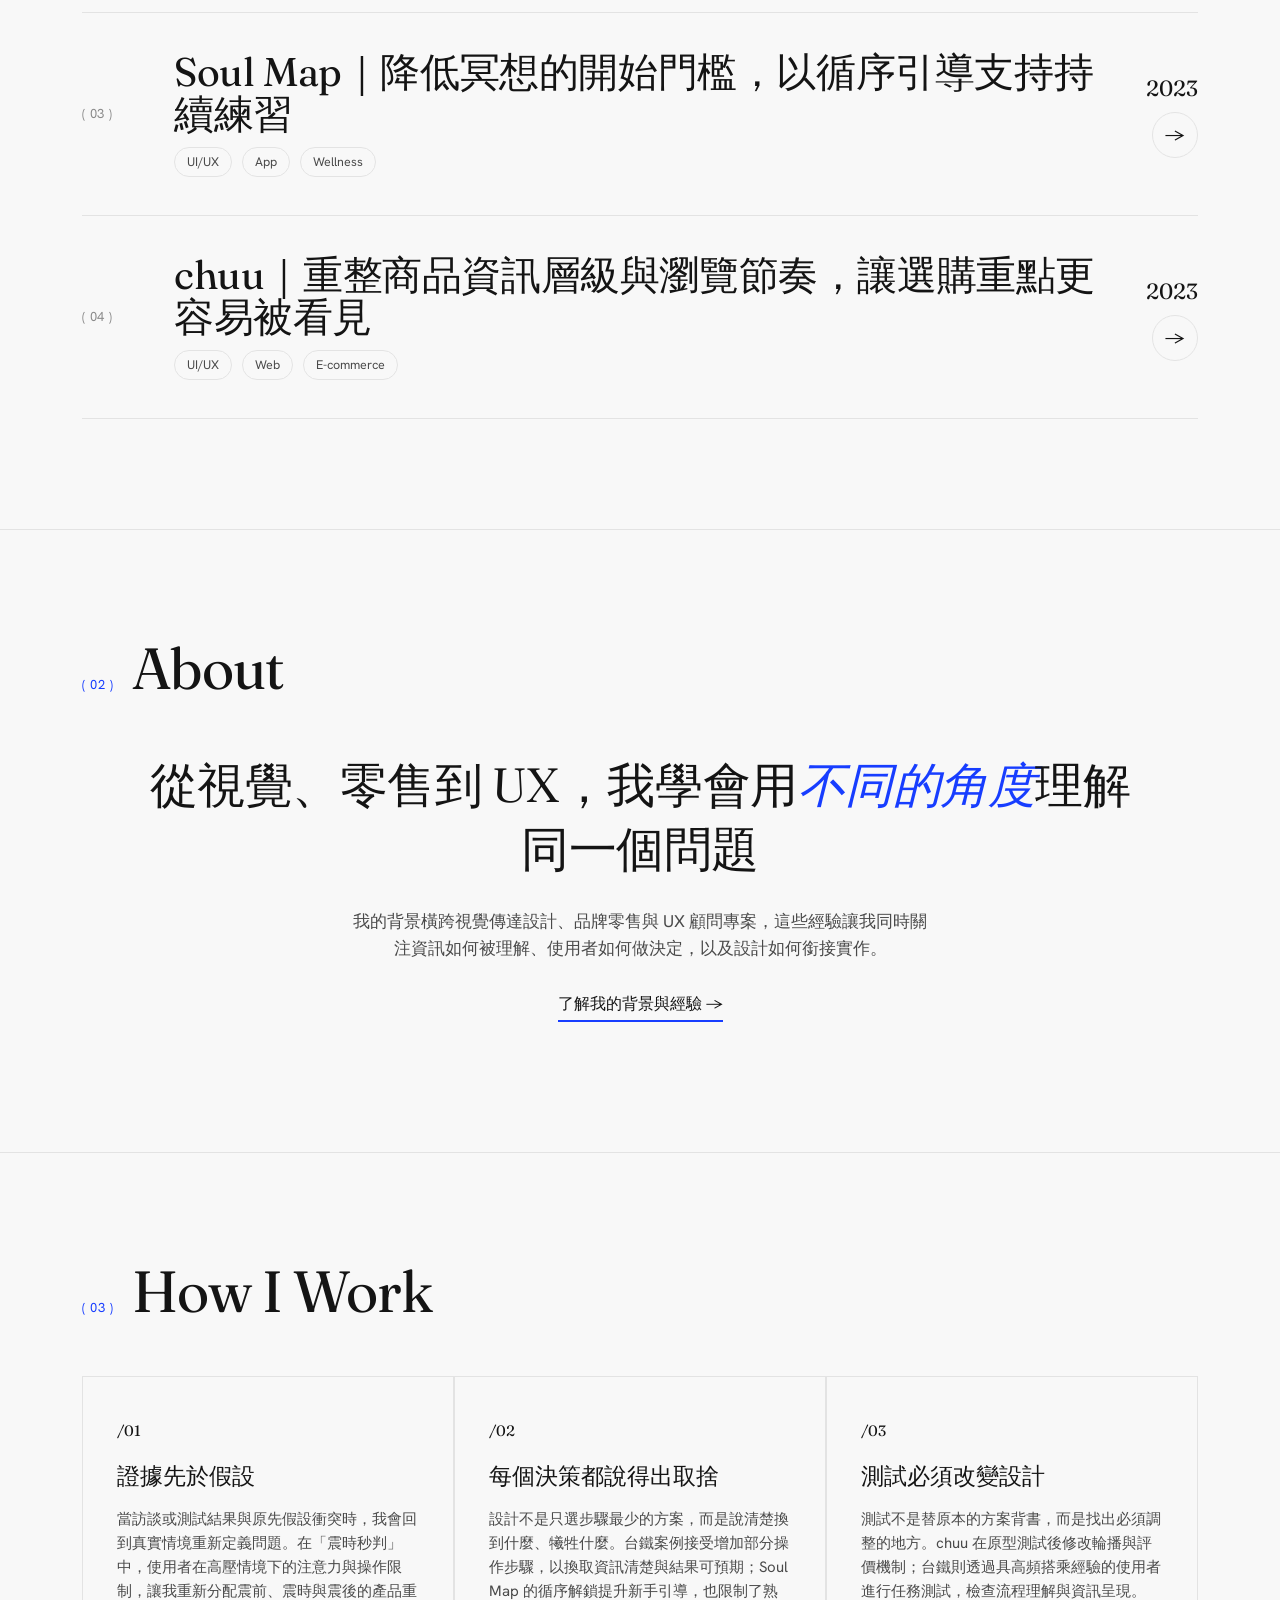
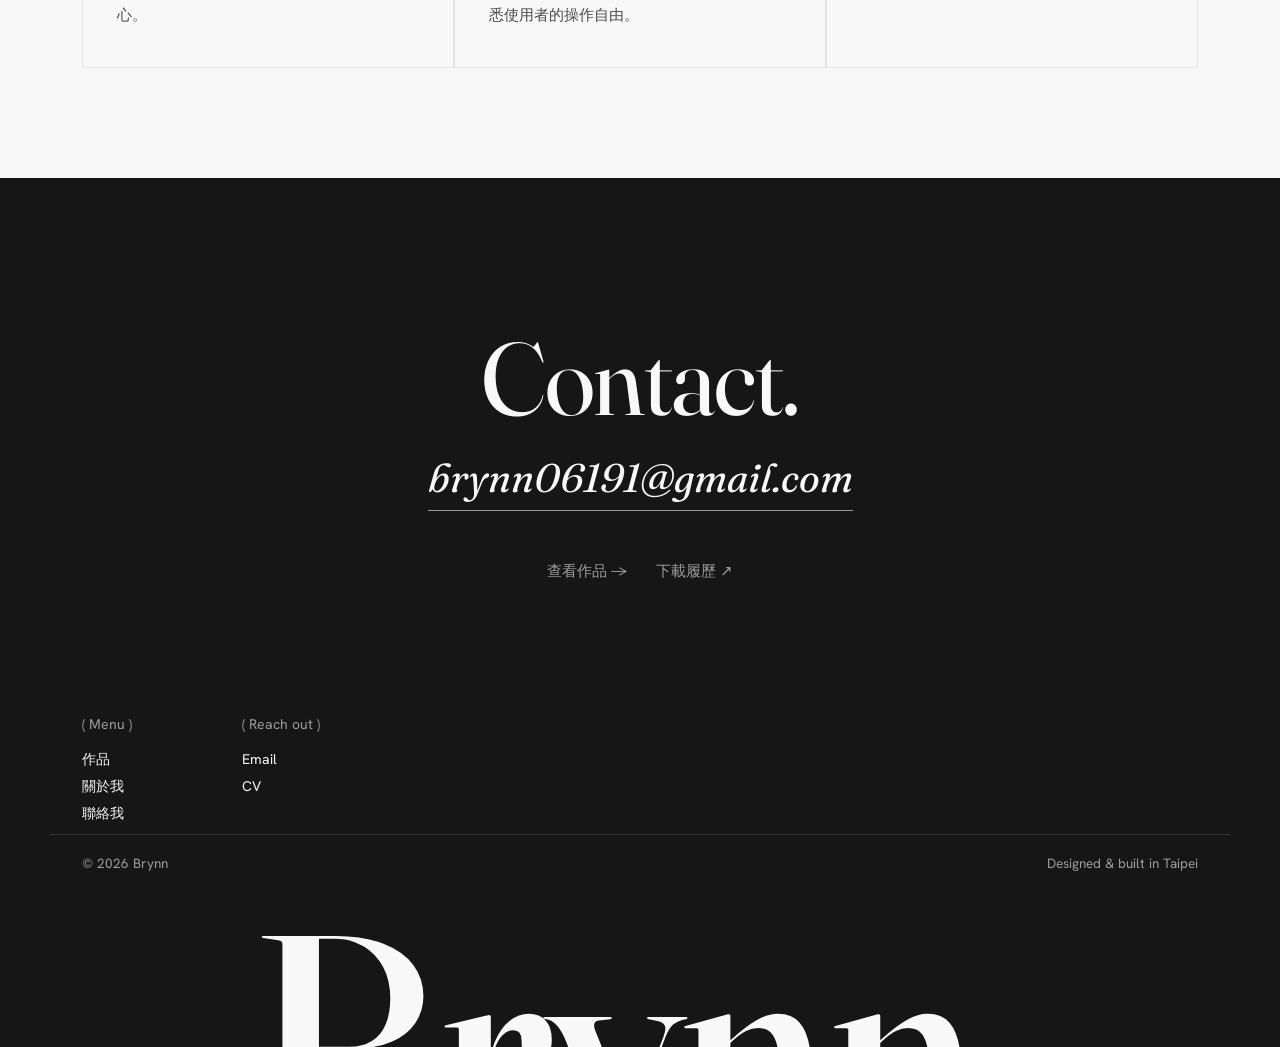
==== commit 2002f095: "Flip-card back text: SCROLL DOWN AND KNOW ME BETTER Co-Authored-By: Claude Fable 5 <noreply@anthropi" ====
--- a/index.html
+++ b/index.html
@@ -95,14 +95,14 @@
   .nav-links a::after {
     content: "";
     position: absolute; left: 0; bottom: -5px;
-    width: 0; height: 1.5px; background: var(--accent);
+    width: 0; height: 1.5px; background: var(--clay);
     transition: width .35s var(--ease);
   }
   .nav-links a:hover { color: var(--ink); }
   .nav-links a:hover::after { width: 100%; }
   .nav-cta {
     border: 1px solid var(--ink);
-    border-radius: 0;
+    border-radius: 100px;
     padding: 8px 18px !important;
     color: var(--ink) !important;
     transition: background .3s, color .3s;
@@ -111,10 +111,15 @@
   .nav-cta:hover { background: var(--ink); color: var(--paper) !important; }
 
   /* ---------- HERO ---------- */
-  .hero { padding: 170px 0 84px; position: relative; z-index: 2; text-align: center; }
+  .hero {
+    padding: 150px 0 80px;
+    position: relative; z-index: 2;
+    text-align: center;
+    overflow: hidden;
+  }
   .hero .status {
     display: inline-flex; align-items: center; gap: 6px;
-    margin-bottom: 30px;
+    margin-bottom: 18px;
     font-size: 13.5px; color: var(--ink-soft);
     letter-spacing: .04em;
   }
@@ -123,30 +128,103 @@
   .dot { display: none; }
 
   .hero h1 {
-    font-size: clamp(38px, 5.6vw, 76px);
-    line-height: 1.08;
+    font-size: clamp(36px, 4.6vw, 60px);
+    line-height: 1.1;
+    position: relative; z-index: 3;
   }
   br.mbr { display: none; }
   .hero h1 em {
     font-style: italic;
     color: var(--clay);
-    font-weight: 300;
-  }
-  .hero-lower {
-    display: flex;
-    flex-direction: column;
-    align-items: center;
-    gap: 26px;
-    margin-top: 48px;
-  }
-  .hero-lower p {
-    max-width: 620px;
+    font-weight: 340;
+  }
+
+  /* giant backdrop name running behind the photo */
+  .hero-bigtext {
+    position: absolute;
+    left: 50%; bottom: 130px;
+    transform: translateX(-50%);
+    font-family: "Fraunces", Georgia, serif;
+    font-weight: 500;
+    font-size: clamp(140px, 24vw, 350px);
+    line-height: .82;
+    letter-spacing: -.02em;
+    color: var(--ink);
+    white-space: nowrap;
+    pointer-events: none; user-select: none;
+    z-index: 1;
+  }
+
+  .hero-tag {
+    position: relative; z-index: 3;
+    margin-top: 12px;
     color: var(--ink-soft);
-    font-size: 18px;
-    text-align: center;
-  }
-  .hero-meta { text-align: center; font-size: 13.5px; color: var(--ink-faint); line-height: 1.9; }
-  .hero-meta strong { color: var(--ink); font-weight: 600; display: block; font-size: 15px; }
+    font-size: 16.5px;
+    letter-spacing: .01em;
+  }
+
+  /* flip card portrait */
+  .hero-photo {
+    position: relative; z-index: 2;
+    width: min(320px, 68vw);
+    aspect-ratio: 4 / 5;
+    margin: 34px auto 0;
+    perspective: 1200px;
+    cursor: pointer;
+    outline: none;
+  }
+  .flip-inner {
+    position: relative; width: 100%; height: 100%;
+    transform-style: preserve-3d;
+    transition: transform .8s var(--ease);
+  }
+  .hero-photo:hover .flip-inner,
+  .hero-photo:focus-visible .flip-inner,
+  .hero-photo.flipped .flip-inner { transform: rotateY(180deg); }
+  .flip-front, .flip-back {
+    position: absolute; inset: 0;
+    backface-visibility: hidden;
+    -webkit-backface-visibility: hidden;
+    border-radius: 24px;
+    overflow: hidden;
+    box-shadow: 0 34px 80px -30px rgba(22,21,19,.45);
+  }
+  .flip-front img {
+    width: 100%; height: 100%;
+    object-fit: cover; display: block;
+  }
+  .flip-back {
+    transform: rotateY(180deg);
+    background: var(--clay);
+    color: #fff;
+    display: flex; flex-direction: column;
+    align-items: center; justify-content: center;
+    gap: 8px;
+  }
+  .flip-back .fb-hi {
+    font-family: "Fraunces", Georgia, serif;
+    font-weight: 500;
+    font-style: italic;
+    text-transform: uppercase;
+    font-size: clamp(28px, 3vw, 38px);
+    line-height: 1.18;
+    letter-spacing: .02em;
+  }
+  .flip-back .fb-line { font-size: 26px; margin-top: 14px; }
+
+  .hero-scroll {
+    position: relative; z-index: 3;
+    display: inline-block;
+    margin-top: 38px;
+    font-size: 15px;
+    color: var(--ink);
+    border: 1px solid var(--ink);
+    border-radius: 100px;
+    padding: 10px 24px;
+    background: var(--paper);
+    transition: background .3s, color .3s;
+  }
+  .hero-scroll:hover, .hero-scroll:focus-visible { background: var(--ink); color: var(--paper); }
 
   /* reveal on load */
   .reveal { opacity: 0; transform: translateY(26px); }
@@ -217,7 +295,7 @@
     right: 108px; top: 50%;
     width: 220px; height: 142px;
     object-fit: cover;
-    border-radius: 2px;
+    border-radius: 10px;
     border: 1px solid var(--line);
     box-shadow: 0 24px 60px -24px rgba(22,21,19,.4);
     pointer-events: none;
@@ -235,7 +313,7 @@
   .project .tags { margin-top: 12px; display: flex; gap: 10px; flex-wrap: wrap; }
   .project .tags span {
     font-size: 12.5px; color: var(--ink-soft);
-    border: 1px solid var(--line); border-radius: 0; padding: 4px 12px;
+    border: 1px solid var(--line); border-radius: 100px; padding: 4px 12px;
   }
   .project .tags span.win {
     color: var(--clay); border-color: var(--clay); font-weight: 600;
@@ -319,24 +397,27 @@
   footer {
     background: var(--dark);
     color: var(--dark-ink);
-    padding: 40px 0 26px;
+    padding: 40px 0 0;
     position: relative; z-index: 2;
+    overflow: hidden;
   }
   .foot-cols { display: flex; gap: 110px; flex-wrap: wrap; margin-bottom: 8px; }
   .fcol-links { display: flex; flex-direction: column; gap: 4px; font-size: 14px; }
   .fcol-links .fk { color: var(--dark-soft); margin-bottom: 8px; }
   .fcol-links a { color: var(--dark-ink); width: fit-content; border-bottom: 1px solid transparent; transition: border-color .3s; }
   .fcol-links a:hover, .fcol-links a:focus-visible { border-color: var(--dark-ink); }
+  /* giant name bleeding off the bottom edge (top half visible) */
   .foot-mark {
     font-family: "Fraunces", Georgia, serif;
     font-weight: 500;
-    font-size: clamp(88px, 17vw, 260px);
-    line-height: .95;
+    font-size: clamp(90px, 24vw, 400px);
+    line-height: .8;
     letter-spacing: -.02em;
     text-align: center;
+    white-space: nowrap;
     color: var(--dark-ink);
     user-select: none;
-    margin: 26px 0 18px;
+    margin: 44px 0 -.38em;
   }
   .foot {
     display: flex; justify-content: space-between; align-items: center;
@@ -390,11 +471,14 @@
   @media (max-width: 860px) {
     body { font-size: 16px; }
     .wrap { padding: 0 22px; }
-    .hero { padding: 140px 0 64px; }
-    .hero h1 { font-size: clamp(30px, 8.6vw, 52px); }
+    .hero { padding: 130px 0 60px; }
+    .hero h1 { font-size: clamp(30px, 8vw, 42px); }
+    .hero-bigtext { bottom: 110px; font-size: clamp(110px, 30vw, 180px); }
+    .hero-photo { width: min(260px, 72vw); margin-top: 26px; }
+    .hero-scroll { margin-top: 30px; }
     br.mbr { display: inline; }
     .foot-cols { gap: 40px; justify-content: space-between; }
-    .foot-mark { font-size: clamp(72px, 21vw, 120px); }
+    .foot-mark { font-size: 28vw; }
     .about-grid { grid-template-columns: 1fr; gap: 46px; }
     .caps-grid { grid-template-columns: 1fr; }
     .project { grid-template-columns: 36px 1fr; }
@@ -422,25 +506,32 @@
 
   <!-- HERO -->
   <section class="hero">
+    <div class="hero-bigtext" aria-hidden="true">Brynn</div>
     <div class="wrap">
       <div class="status reveal in" style="animation-delay:.05s">
         <span class="dot"></span> UI/UX Designer · Based in Taipei
       </div>
-      <h1 class="display">
-        <span class="reveal in" style="display:block;animation-delay:.06s">把複雜需求</span>
-        <span class="reveal in" style="display:block;animation-delay:.14s">轉化為清楚、<br class="mbr" /></span>
-        <span class="reveal in" style="display:block;animation-delay:.22s">可實作的產品體驗</span>
-      </h1>
-      <div class="hero-lower reveal in" style="animation-delay:.32s">
-        <p>UI/UX 設計師，具政府數位服務、App 與網站優化經驗。我從研究與流程規劃切入，將發現轉化為資訊架構、User Flow、Prototype 與介面規格，並與工程師釐清功能邏輯及實作限制。</p>
-        <div class="hero-meta">
-          <strong>Brynn</strong>
-          UI/UX Designer<br />
-          Taipei, Taiwan
+      <h1 class="display reveal in" style="animation-delay:.12s">Hi, I'm <em>Brynn</em>!</h1>
+      <p class="hero-tag reveal in" style="animation-delay:.16s">把複雜需求，轉化為清楚、可實作的產品體驗</p>
+      <div class="hero-photo reveal in" style="animation-delay:.2s" id="heroCard" tabindex="0" role="button" aria-label="翻轉卡片">
+        <div class="flip-inner">
+          <div class="flip-front">
+            <img src="assets/images/photo/portrait.jpg" alt="Brynn 的個人照片" />
+          </div>
+          <div class="flip-back" aria-hidden="true">
+            <span class="fb-hi">Scroll down<br />and know<br />me better</span>
+            <span class="fb-line">↓</span>
+          </div>
         </div>
       </div>
+      <a class="hero-scroll reveal in" style="animation-delay:.3s" href="#work">查看作品 ↓</a>
     </div>
   </section>
+  <!-- 原 hero 文案，暫存待「關於我」改版時使用：
+    h1：把複雜需求／轉化為清楚、／可實作的產品體驗
+    p：UI/UX 設計師，具政府數位服務、App 與網站優化經驗。我從研究與流程規劃切入，將發現轉化為資訊架構、User Flow、Prototype 與介面規格，並與工程師釐清功能邏輯及實作限制。
+  -->
+
 
   <!-- MARQUEE -->
   <div class="marquee">
@@ -574,11 +665,11 @@
       <a href="assets/files/brynn-cv.pdf" download>CV</a>
     </div>
   </div>
-  <div class="wrap"><div class="foot-mark" aria-hidden="true">Brynn.</div></div>
   <div class="wrap foot">
     <span>© 2026 Brynn</span>
     <span>Designed &amp; built in Taipei</span>
   </div>
+  <div class="foot-mark" aria-hidden="true">Brynn.</div>
 </footer>
 
 <script>
@@ -603,6 +694,15 @@
     document.addEventListener('keydown', e => { if (e.key === 'Escape') setOpen(false); });
   }
 
+  // hero flip card — tap (touch) and keyboard toggle; hover handled by CSS
+  const card = document.getElementById('heroCard');
+  if (card) {
+    card.addEventListener('click', () => card.classList.toggle('flipped'));
+    card.addEventListener('keydown', (e) => {
+      if (e.key === 'Enter' || e.key === ' ') { e.preventDefault(); card.classList.toggle('flipped'); }
+    });
+  }
+
 
   // scroll reveal
   const io = new IntersectionObserver((entries) => {
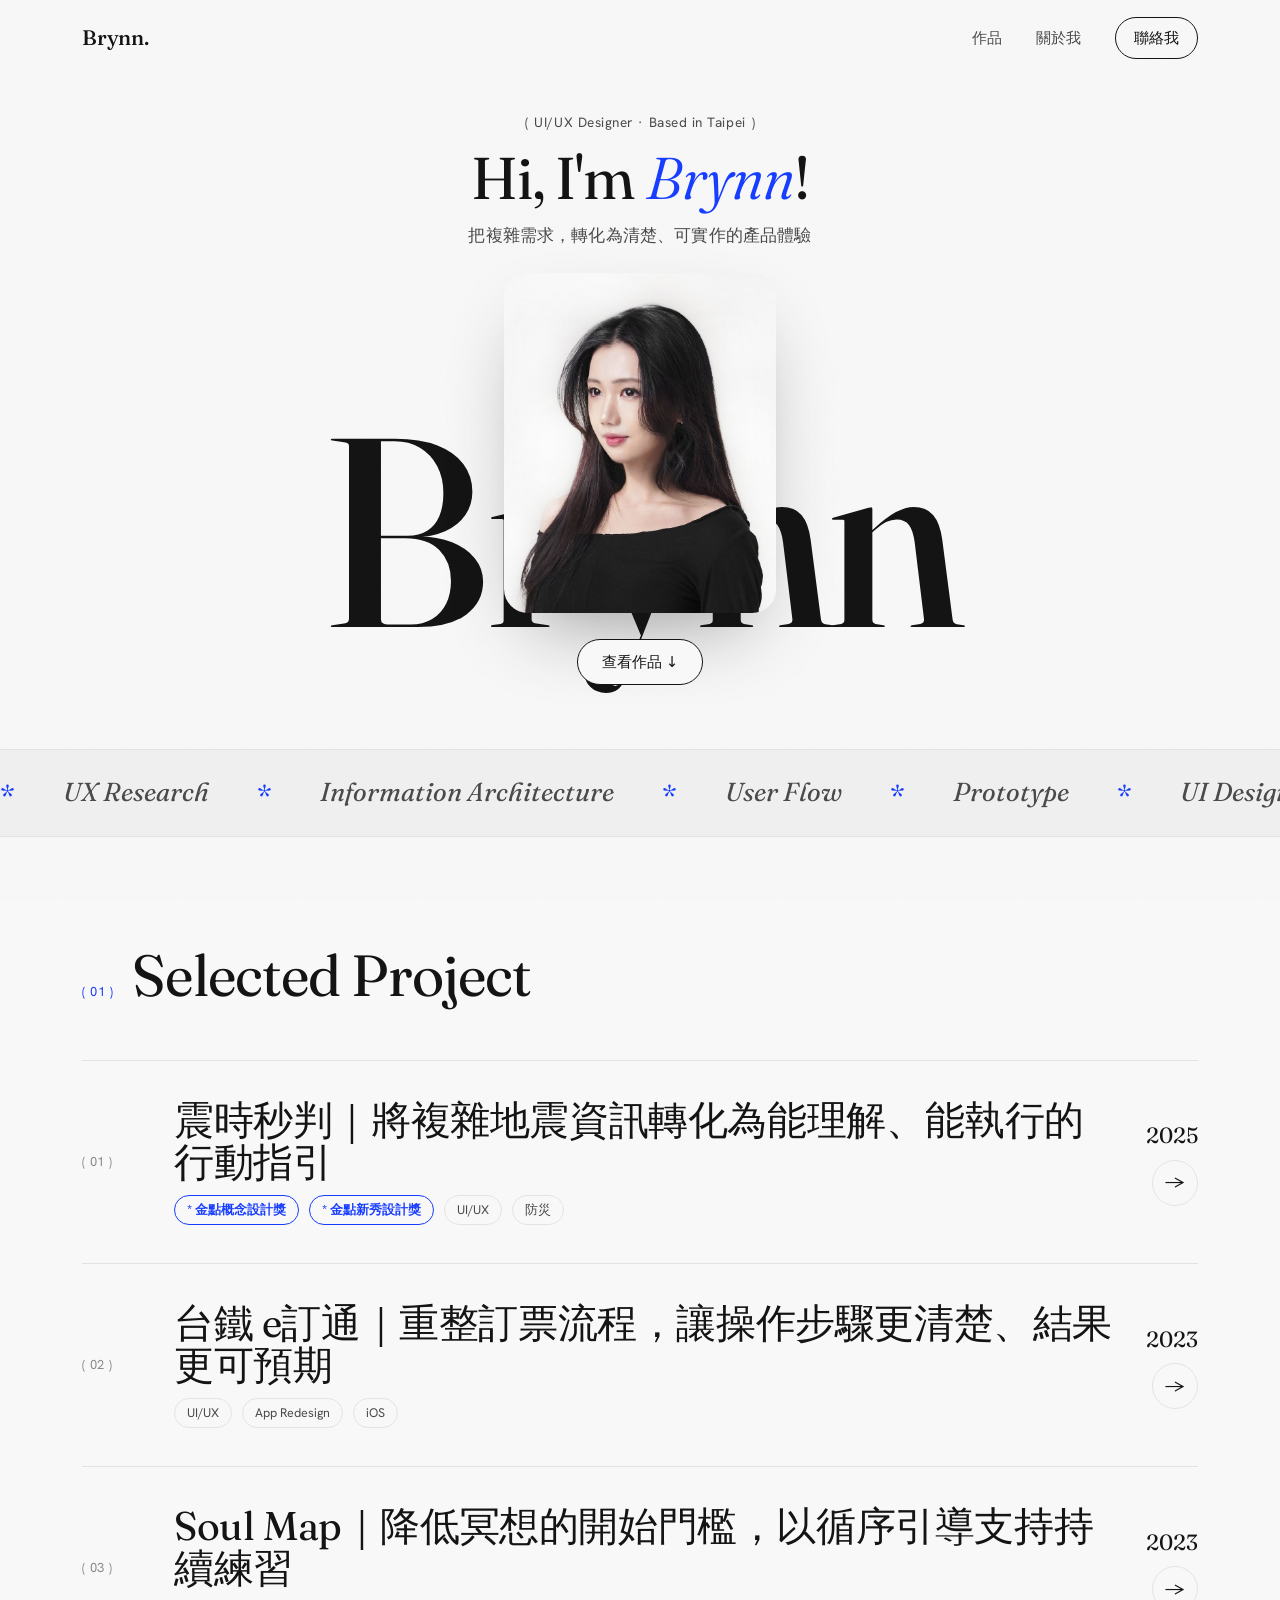
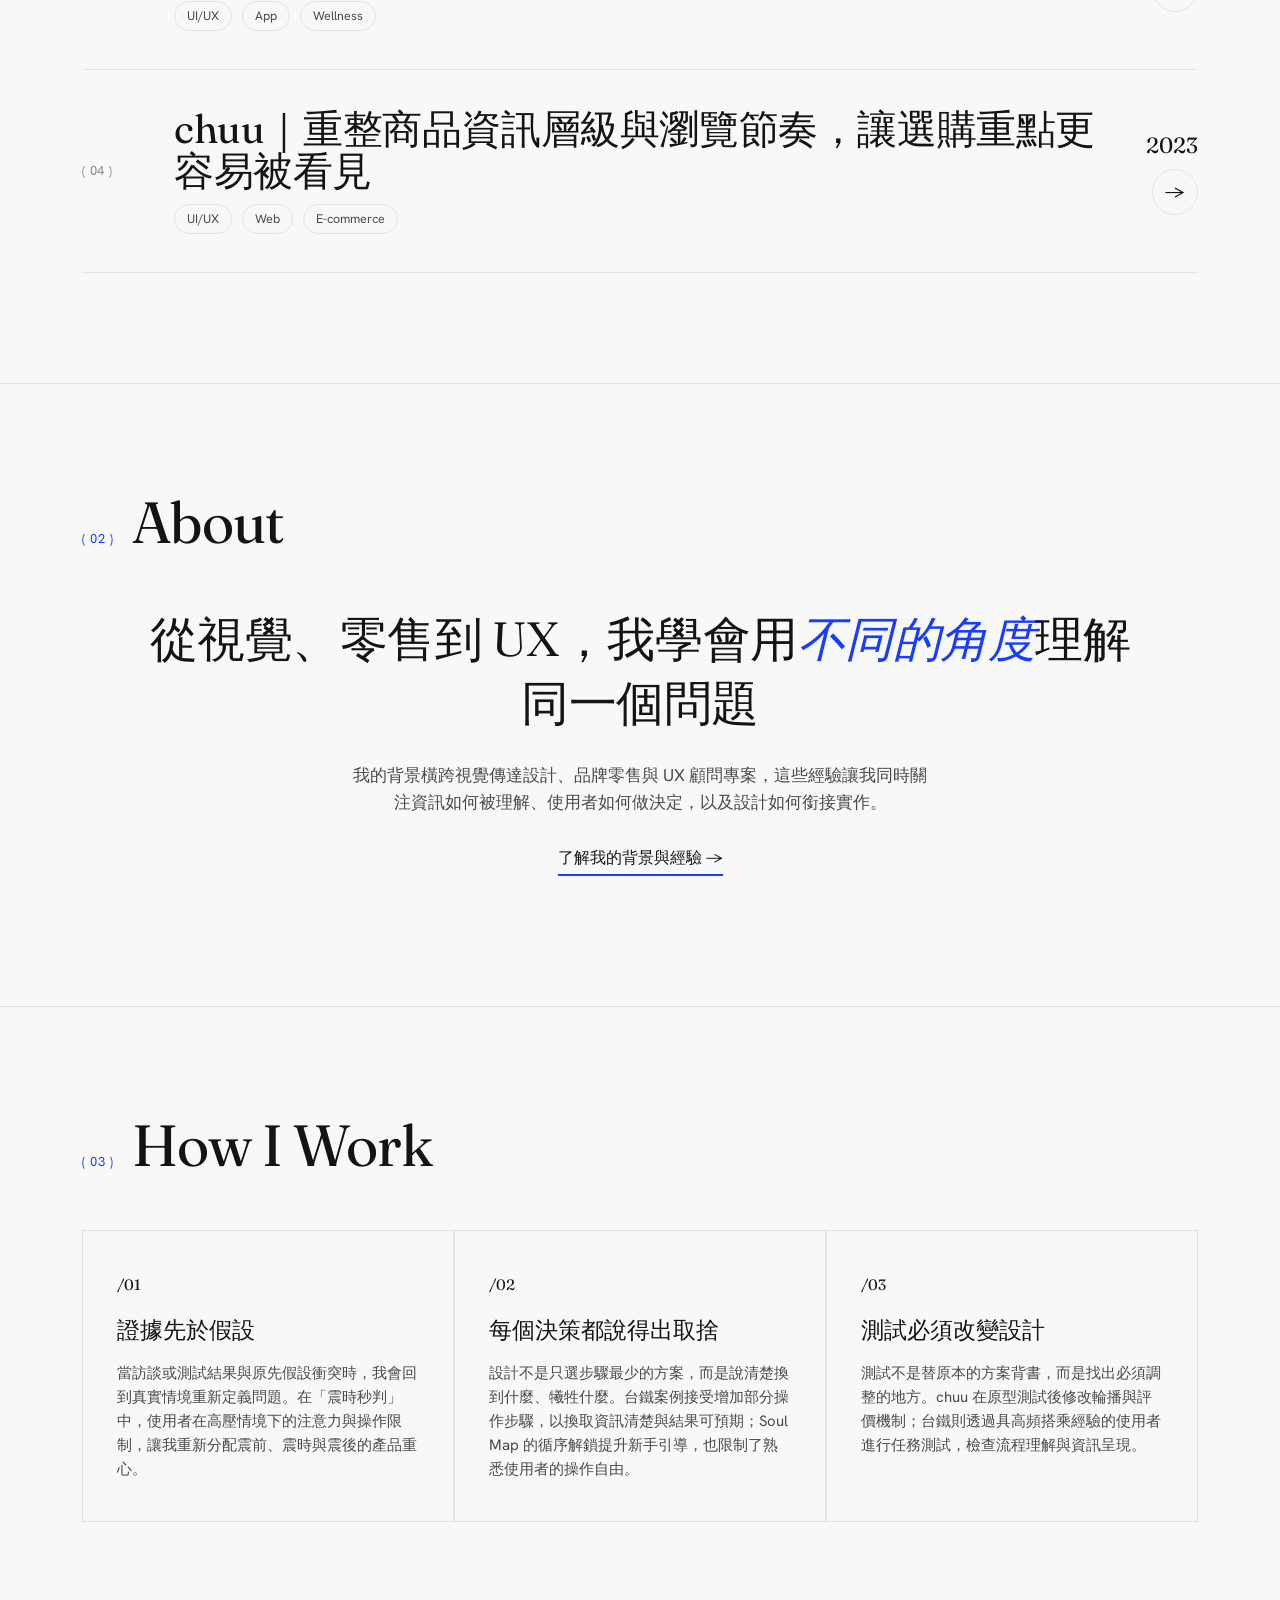
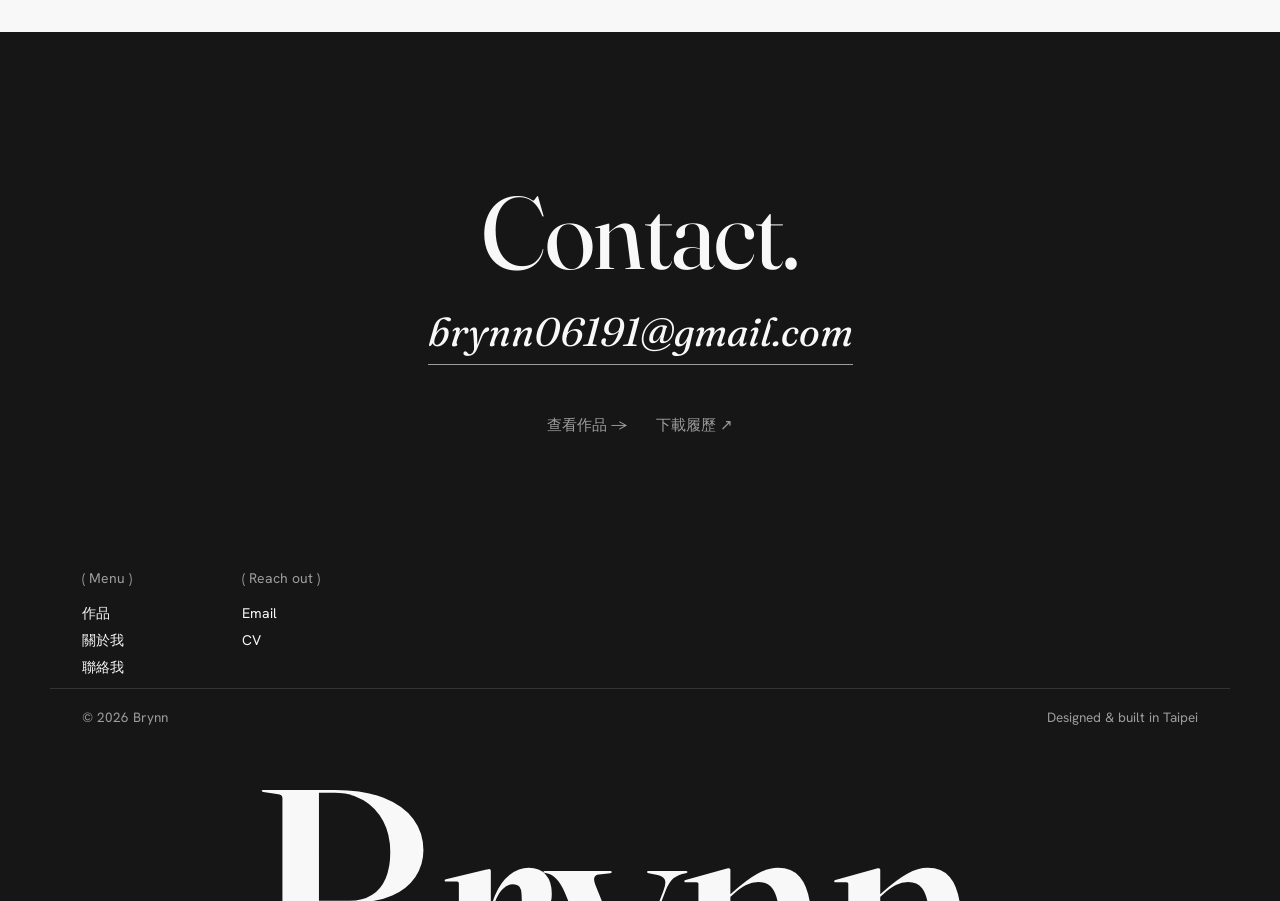
==== commit dfa1c3a7: "Tighten hero vertical rhythm so scroll CTA fits in one viewport Co-Authored-By: Claude Fable 5 <nore" ====
--- a/index.html
+++ b/index.html
@@ -112,14 +112,14 @@
 
   /* ---------- HERO ---------- */
   .hero {
-    padding: 150px 0 80px;
+    padding: 108px 0 64px;
     position: relative; z-index: 2;
     text-align: center;
     overflow: hidden;
   }
   .hero .status {
     display: inline-flex; align-items: center; gap: 6px;
-    margin-bottom: 18px;
+    margin-bottom: 12px;
     font-size: 13.5px; color: var(--ink-soft);
     letter-spacing: .04em;
   }
@@ -142,11 +142,11 @@
   /* giant backdrop name running behind the photo */
   .hero-bigtext {
     position: absolute;
-    left: 50%; bottom: 130px;
+    left: 50%; bottom: 108px;
     transform: translateX(-50%);
     font-family: "Fraunces", Georgia, serif;
     font-weight: 500;
-    font-size: clamp(140px, 24vw, 350px);
+    font-size: clamp(130px, 21vw, 310px);
     line-height: .82;
     letter-spacing: -.02em;
     color: var(--ink);
@@ -166,9 +166,9 @@
   /* flip card portrait */
   .hero-photo {
     position: relative; z-index: 2;
-    width: min(320px, 68vw);
+    width: min(272px, 64vw);
     aspect-ratio: 4 / 5;
-    margin: 34px auto 0;
+    margin: 24px auto 0;
     perspective: 1200px;
     cursor: pointer;
     outline: none;
@@ -215,7 +215,7 @@
   .hero-scroll {
     position: relative; z-index: 3;
     display: inline-block;
-    margin-top: 38px;
+    margin-top: 26px;
     font-size: 15px;
     color: var(--ink);
     border: 1px solid var(--ink);
@@ -471,11 +471,11 @@
   @media (max-width: 860px) {
     body { font-size: 16px; }
     .wrap { padding: 0 22px; }
-    .hero { padding: 130px 0 60px; }
+    .hero { padding: 108px 0 54px; }
     .hero h1 { font-size: clamp(30px, 8vw, 42px); }
-    .hero-bigtext { bottom: 110px; font-size: clamp(110px, 30vw, 180px); }
-    .hero-photo { width: min(260px, 72vw); margin-top: 26px; }
-    .hero-scroll { margin-top: 30px; }
+    .hero-bigtext { bottom: 96px; font-size: clamp(105px, 28vw, 170px); }
+    .hero-photo { width: min(240px, 66vw); margin-top: 20px; }
+    .hero-scroll { margin-top: 24px; }
     br.mbr { display: inline; }
     .foot-cols { gap: 40px; justify-content: space-between; }
     .foot-mark { font-size: 28vw; }
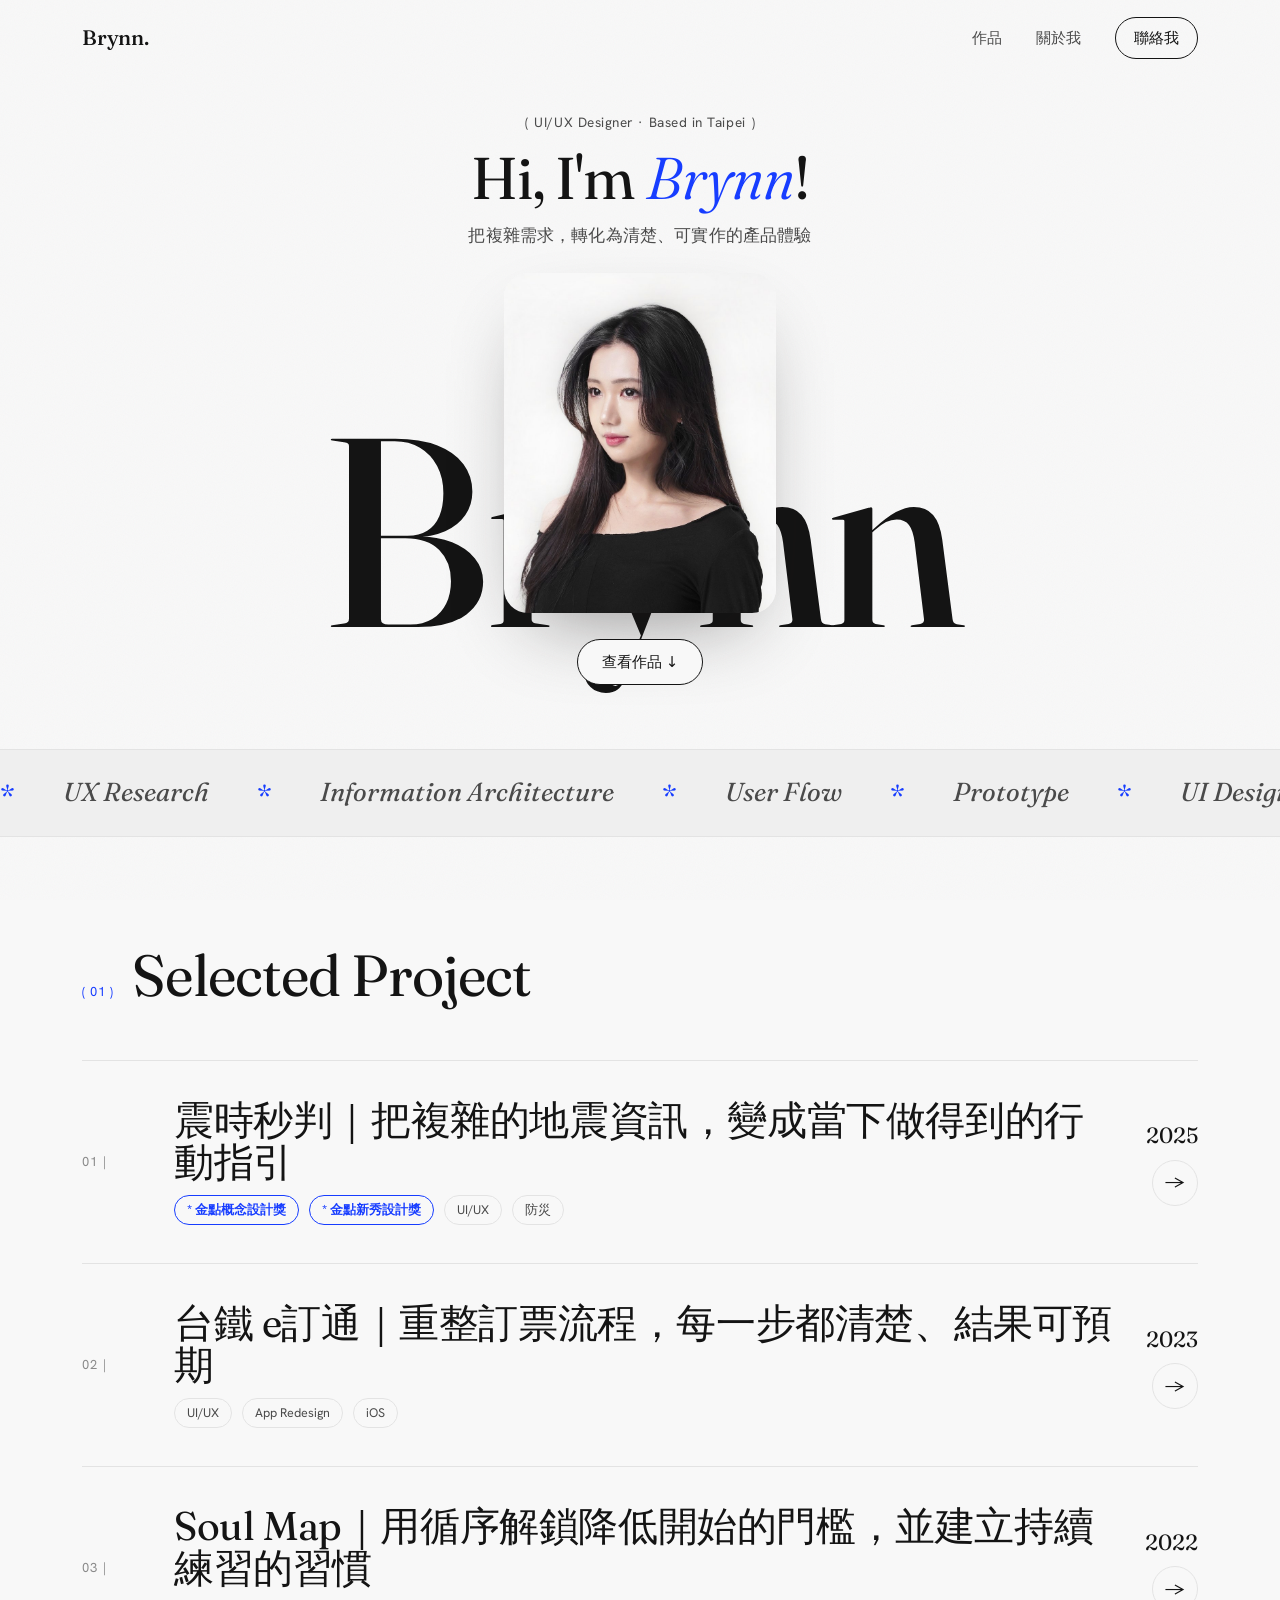
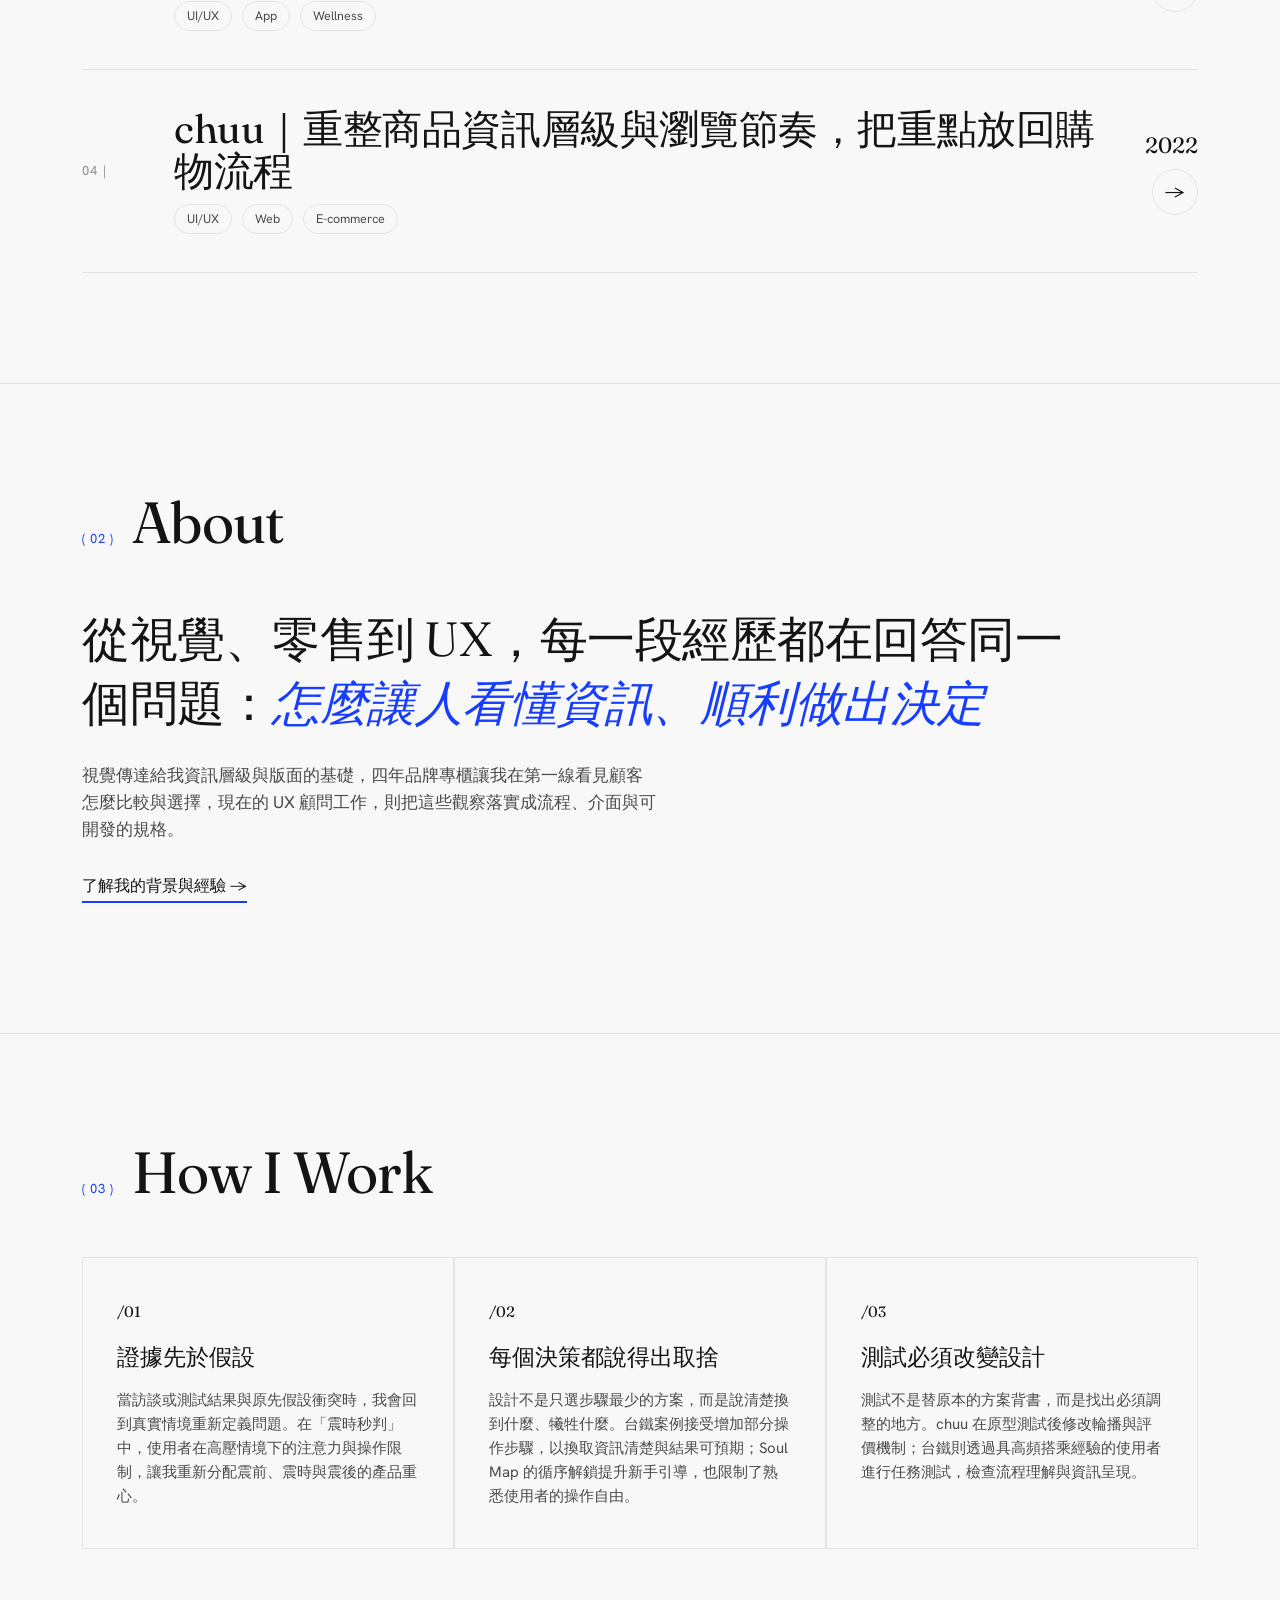
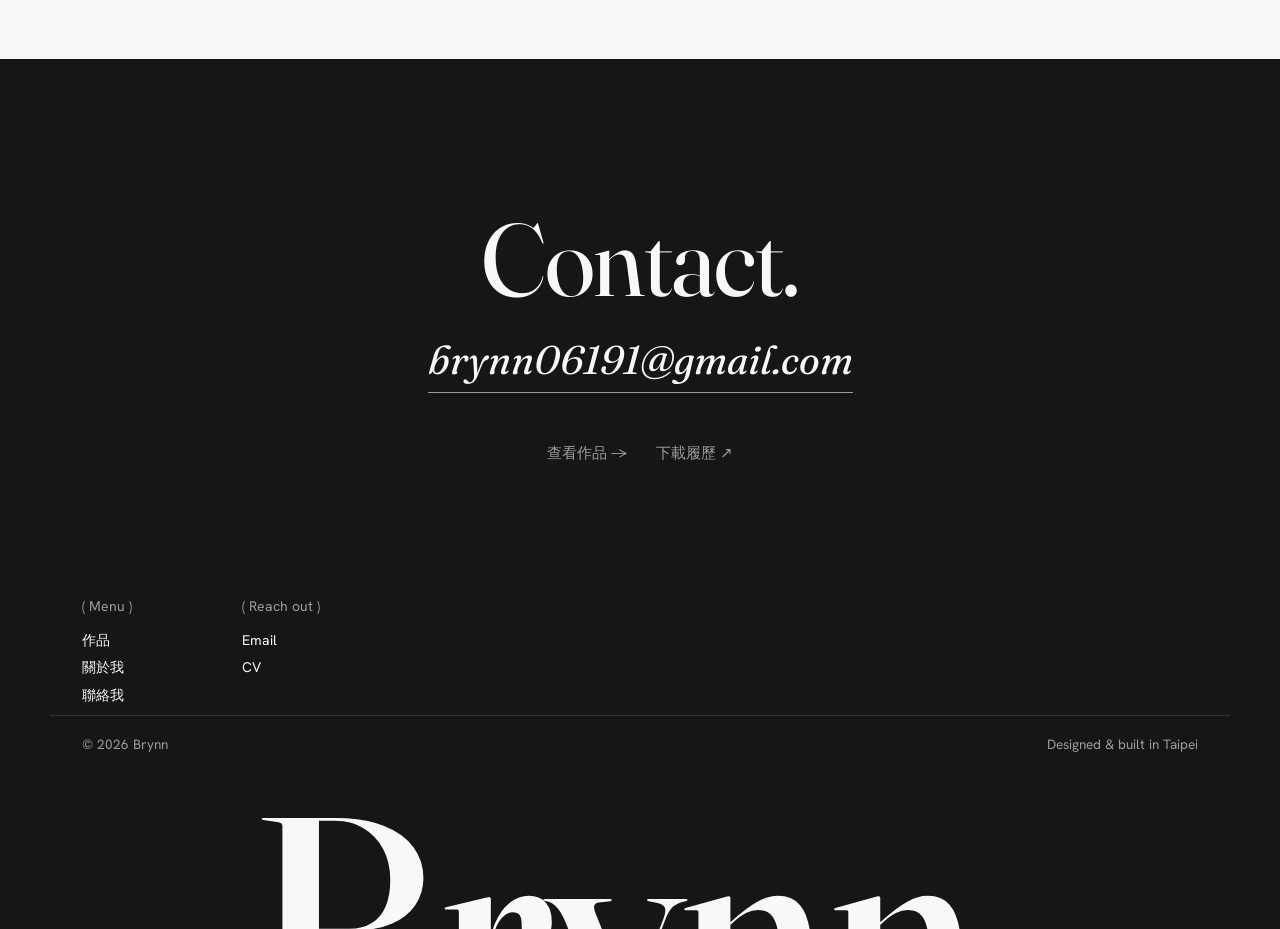
==== commit bf7a94e3: "Index About: left-align block, rewrite lead and body as connected pair Co-Authored-By: Claude Fable " ====
--- a/index.html
+++ b/index.html
@@ -286,8 +286,7 @@
   .project:hover { padding-left: 24px; }
   .project:hover::before { opacity: .05; }
   .project .p-num { font-size: 13px; color: var(--ink-faint); letter-spacing: .06em; white-space: nowrap; }
-  .project .p-num::before { content: "( "; }
-  .project .p-num::after { content: " )"; }
+  .project .p-num::after { content: "｜"; }
 
   /* image that slides in on the right of a project row on hover */
   .p-preview {
@@ -338,14 +337,12 @@
     font-size: clamp(28px, 4vw, 48px);
     line-height: 1.32; font-weight: 350;
     letter-spacing: -.01em;
-    text-align: center;
     max-width: 21em;
-    margin: 0 auto;
   }
   .about-lead b { color: var(--clay); font-weight: 400; font-style: italic; }
-  .about-body { color: var(--ink-soft); margin: 28px auto 0; max-width: 576px; text-align: center; }
+  .about-body { color: var(--ink-soft); margin-top: 28px; max-width: 576px; }
   .about-more {
-    display: block; width: fit-content; margin: 30px auto 0;
+    display: inline-block; margin-top: 30px;
     font-size: 15.5px; color: var(--ink);
     border-bottom: 2px solid var(--clay); padding-bottom: 3px;
     transition: opacity .3s;
@@ -519,7 +516,7 @@
             <img src="assets/images/photo/portrait.jpg" alt="Brynn 的個人照片" />
           </div>
           <div class="flip-back" aria-hidden="true">
-            <span class="fb-hi">Scroll down<br />and know<br />me better</span>
+            <span class="fb-hi">Scroll down —<br />get to know<br />me better</span>
             <span class="fb-line">↓</span>
           </div>
         </div>
@@ -554,7 +551,7 @@
       <a class="project obs" href="work/quake.html">
         <span class="p-num">01</span>
         <div>
-          <h3>震時秒判｜將複雜地震資訊轉化為能理解、能執行的行動指引</h3>
+          <h3>震時秒判｜把複雜的地震資訊，變成當下做得到的行動指引</h3>
           <div class="tags"><span class="win">金點概念設計獎</span><span class="win">金點新秀設計獎</span><span>UI/UX</span><span>防災</span></div>
         </div>
         <img class="p-preview" src="assets/images/project/UIUX/covers/quake-cover.jpg" alt="" loading="lazy" />
@@ -564,7 +561,7 @@
       <a class="project obs" href="work/tra.html">
         <span class="p-num">02</span>
         <div>
-          <h3>台鐵 e訂通｜重整訂票流程，讓操作步驟更清楚、結果更可預期</h3>
+          <h3>台鐵 e訂通｜重整訂票流程，每一步都清楚、結果可預期</h3>
           <div class="tags"><span>UI/UX</span><span>App Redesign</span><span>iOS</span></div>
         </div>
         <img class="p-preview" src="assets/images/project/UIUX/covers/tra-cover.jpg" alt="" loading="lazy" />
@@ -574,21 +571,21 @@
       <a class="project obs" href="work/soulmap.html">
         <span class="p-num">03</span>
         <div>
-          <h3>Soul Map｜降低冥想的開始門檻，以循序引導支持持續練習</h3>
+          <h3>Soul Map｜用循序解鎖降低開始的門檻，並建立持續練習的習慣</h3>
           <div class="tags"><span>UI/UX</span><span>App</span><span>Wellness</span></div>
         </div>
         <img class="p-preview" src="assets/images/project/UIUX/covers/soulmap-cover.jpg" alt="" loading="lazy" />
-        <div class="p-right"><span class="year">2023</span><span class="arrow">→</span></div>
+        <div class="p-right"><span class="year">2022</span><span class="arrow">→</span></div>
       </a>
 
       <a class="project obs" href="work/chuu.html">
         <span class="p-num">04</span>
         <div>
-          <h3>chuu｜重整商品資訊層級與瀏覽節奏，讓選購重點更容易被看見</h3>
+          <h3>chuu｜重整商品資訊層級與瀏覽節奏，把重點放回購物流程</h3>
           <div class="tags"><span>UI/UX</span><span>Web</span><span>E-commerce</span></div>
         </div>
         <img class="p-preview" src="assets/images/project/UIUX/covers/chuu-cover.jpg" alt="" loading="lazy" />
-        <div class="p-right"><span class="year">2023</span><span class="arrow">→</span></div>
+        <div class="p-right"><span class="year">2022</span><span class="arrow">→</span></div>
       </a>
     </div>
   </section>
@@ -601,9 +598,9 @@
         <h2 class="display">About</h2>
       </div>
       <div class="obs">
-        <p class="about-lead">從視覺、零售到 UX，我學會用<b>不同的角度</b>理解同一個問題</p>
+        <p class="about-lead">從視覺、零售到 UX，每一段經歷都在回答同一個問題：<b>怎麼讓人看懂資訊、順利做出決定</b></p>
         <div class="about-body">
-          <p>我的背景橫跨視覺傳達設計、品牌零售與 UX 顧問專案，這些經驗讓我同時關注資訊如何被理解、使用者如何做決定，以及設計如何銜接實作。</p>
+          <p>視覺傳達給我資訊層級與版面的基礎，四年品牌專櫃讓我在第一線看見顧客怎麼比較與選擇，現在的 UX 顧問工作，則把這些觀察落實成流程、介面與可開發的規格。</p>
         </div>
         <a class="about-more" href="about.html">了解我的背景與經驗 →</a>
       </div>
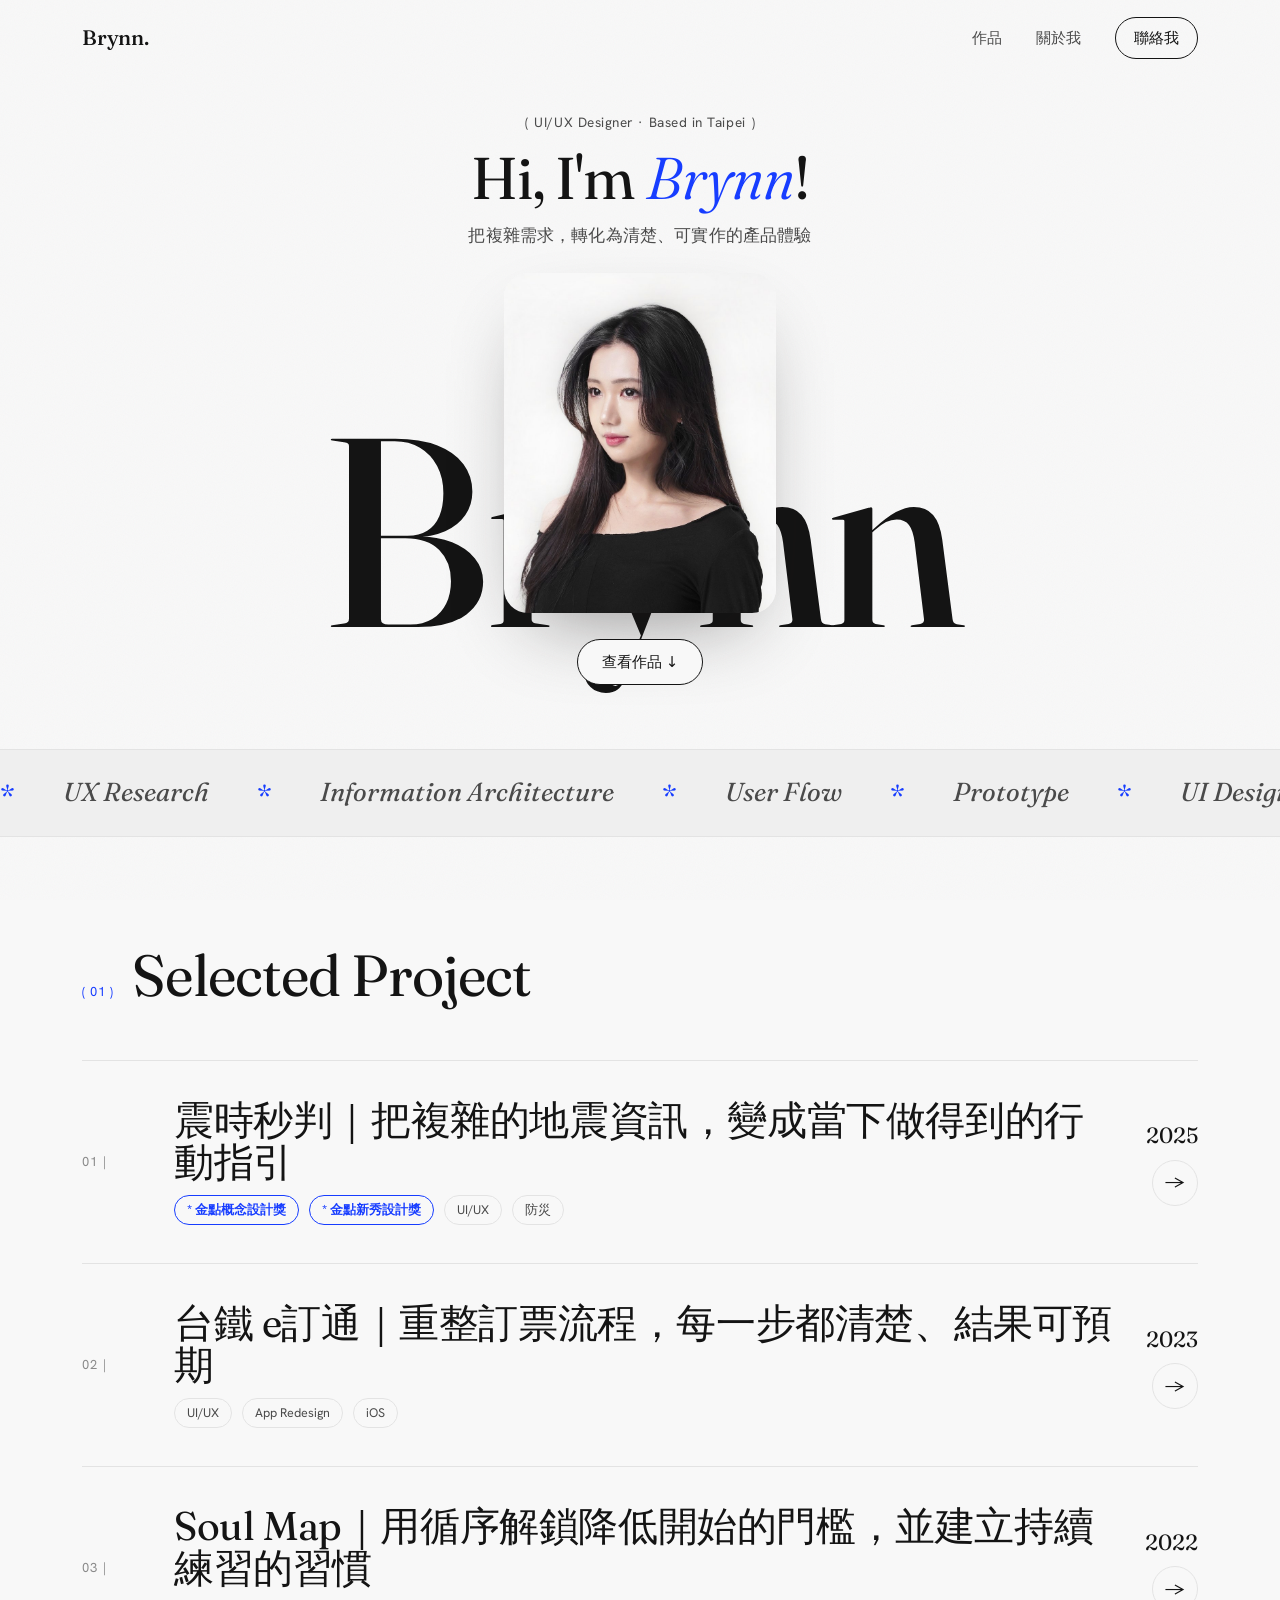
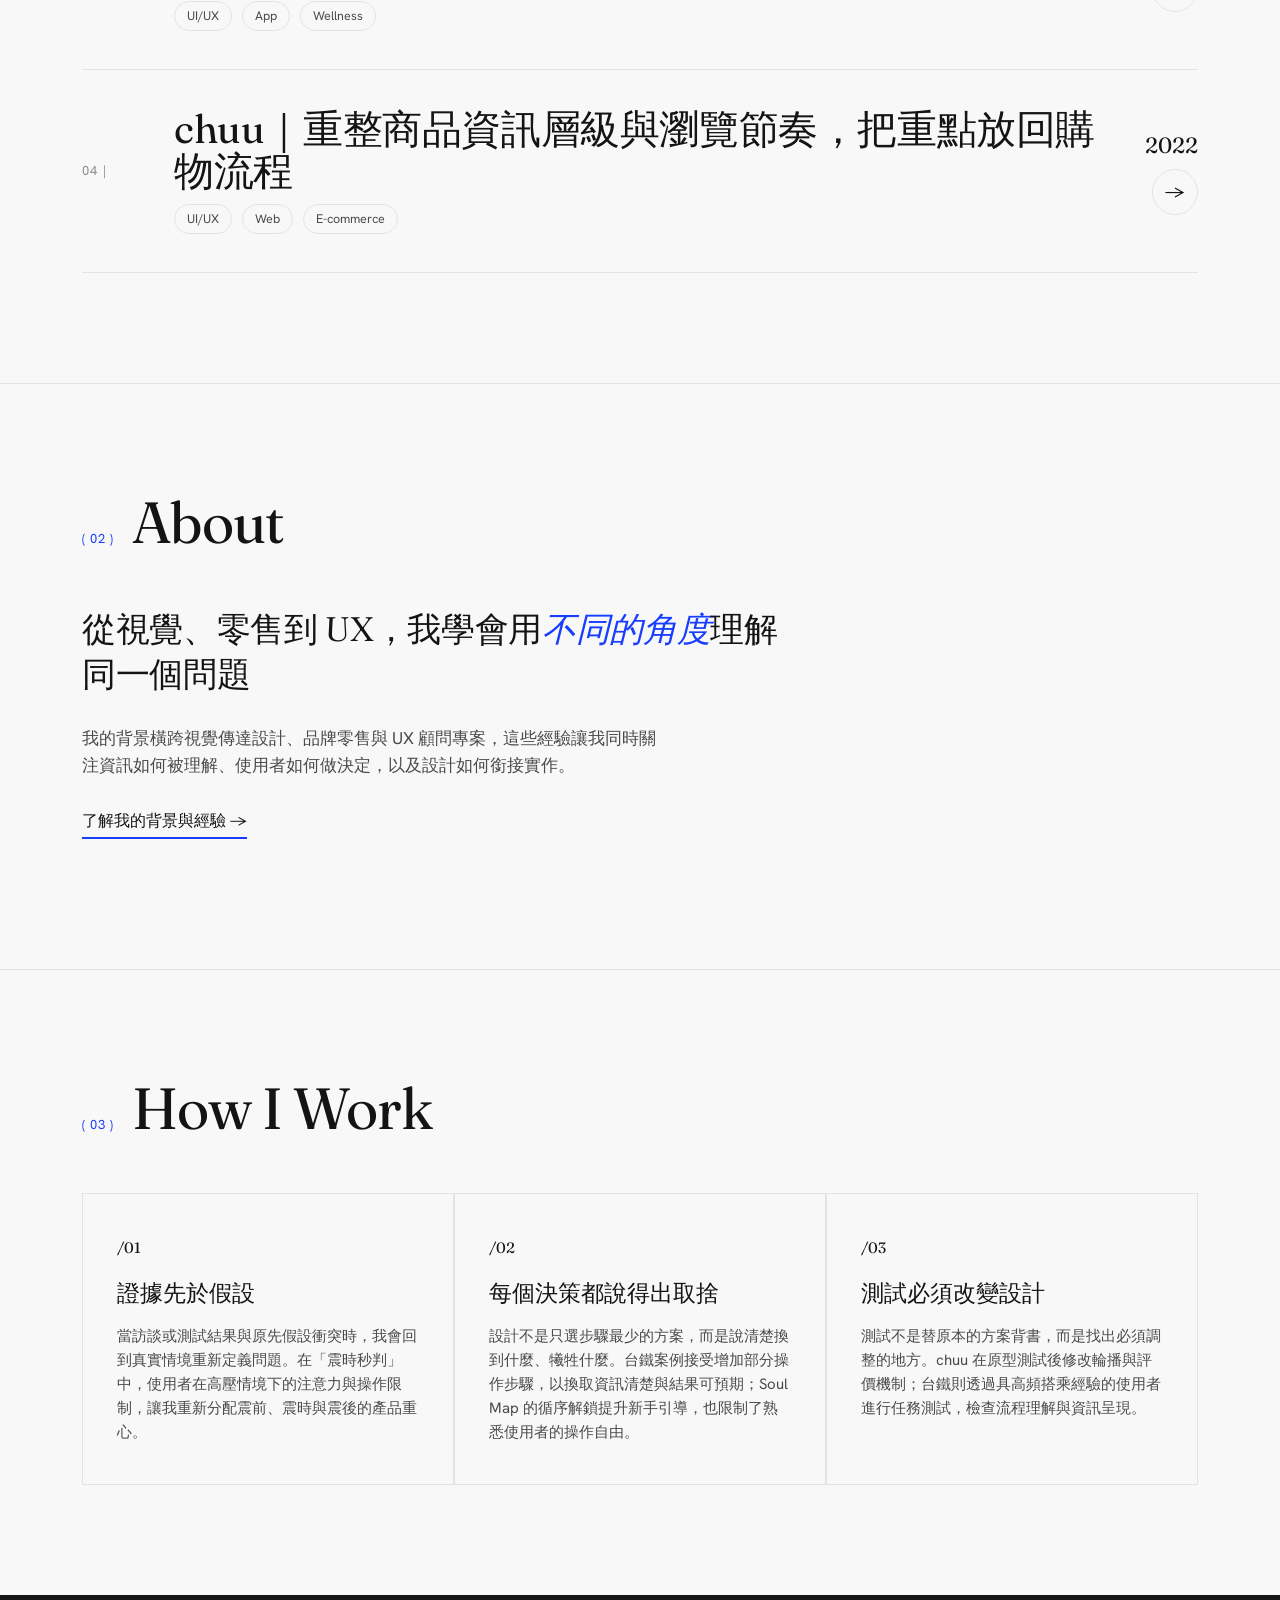
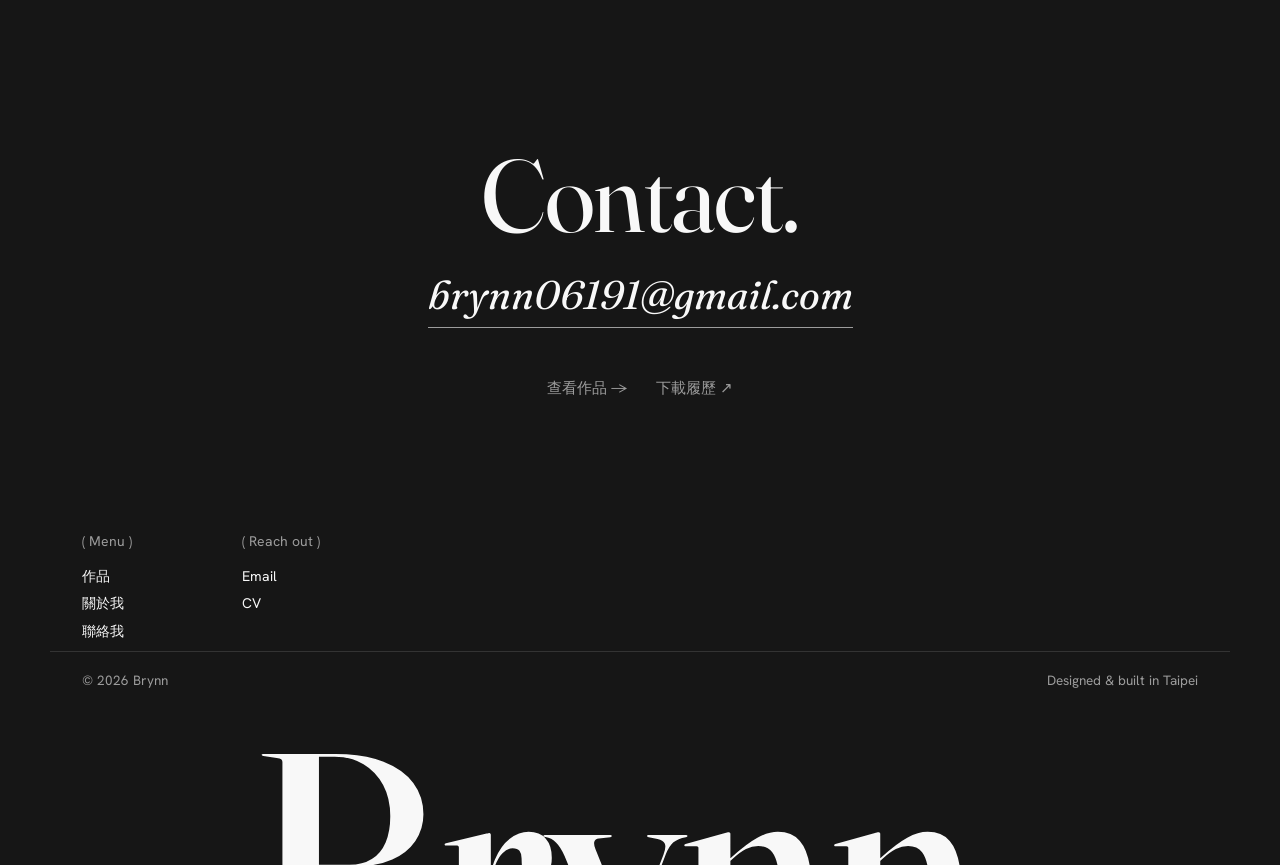
==== commit a0cbfa21: "Shrink about-lead font size to clamp(24px, 3vw, 34px) Co-Authored-By: Claude Fable 5 <noreply@anthro" ====
--- a/index.html
+++ b/index.html
@@ -334,7 +334,7 @@
   .about-grid { display: grid; grid-template-columns: 1.4fr 1fr; gap: 80px; }
   .about-lead {
     font-family: "Fraunces", serif;
-    font-size: clamp(28px, 4vw, 48px);
+    font-size: clamp(24px, 3vw, 34px);
     line-height: 1.32; font-weight: 350;
     letter-spacing: -.01em;
     max-width: 21em;
@@ -598,9 +598,9 @@
         <h2 class="display">About</h2>
       </div>
       <div class="obs">
-        <p class="about-lead">從視覺、零售到 UX，每一段經歷都在回答同一個問題：<b>怎麼讓人看懂資訊、順利做出決定</b></p>
+        <p class="about-lead">從視覺、零售到 UX，我學會用<b>不同的角度</b>理解同一個問題</p>
         <div class="about-body">
-          <p>視覺傳達給我資訊層級與版面的基礎，四年品牌專櫃讓我在第一線看見顧客怎麼比較與選擇，現在的 UX 顧問工作，則把這些觀察落實成流程、介面與可開發的規格。</p>
+          <p>我的背景橫跨視覺傳達設計、品牌零售與 UX 顧問專案，這些經驗讓我同時關注資訊如何被理解、使用者如何做決定，以及設計如何銜接實作。</p>
         </div>
         <a class="about-more" href="about.html">了解我的背景與經驗 →</a>
       </div>
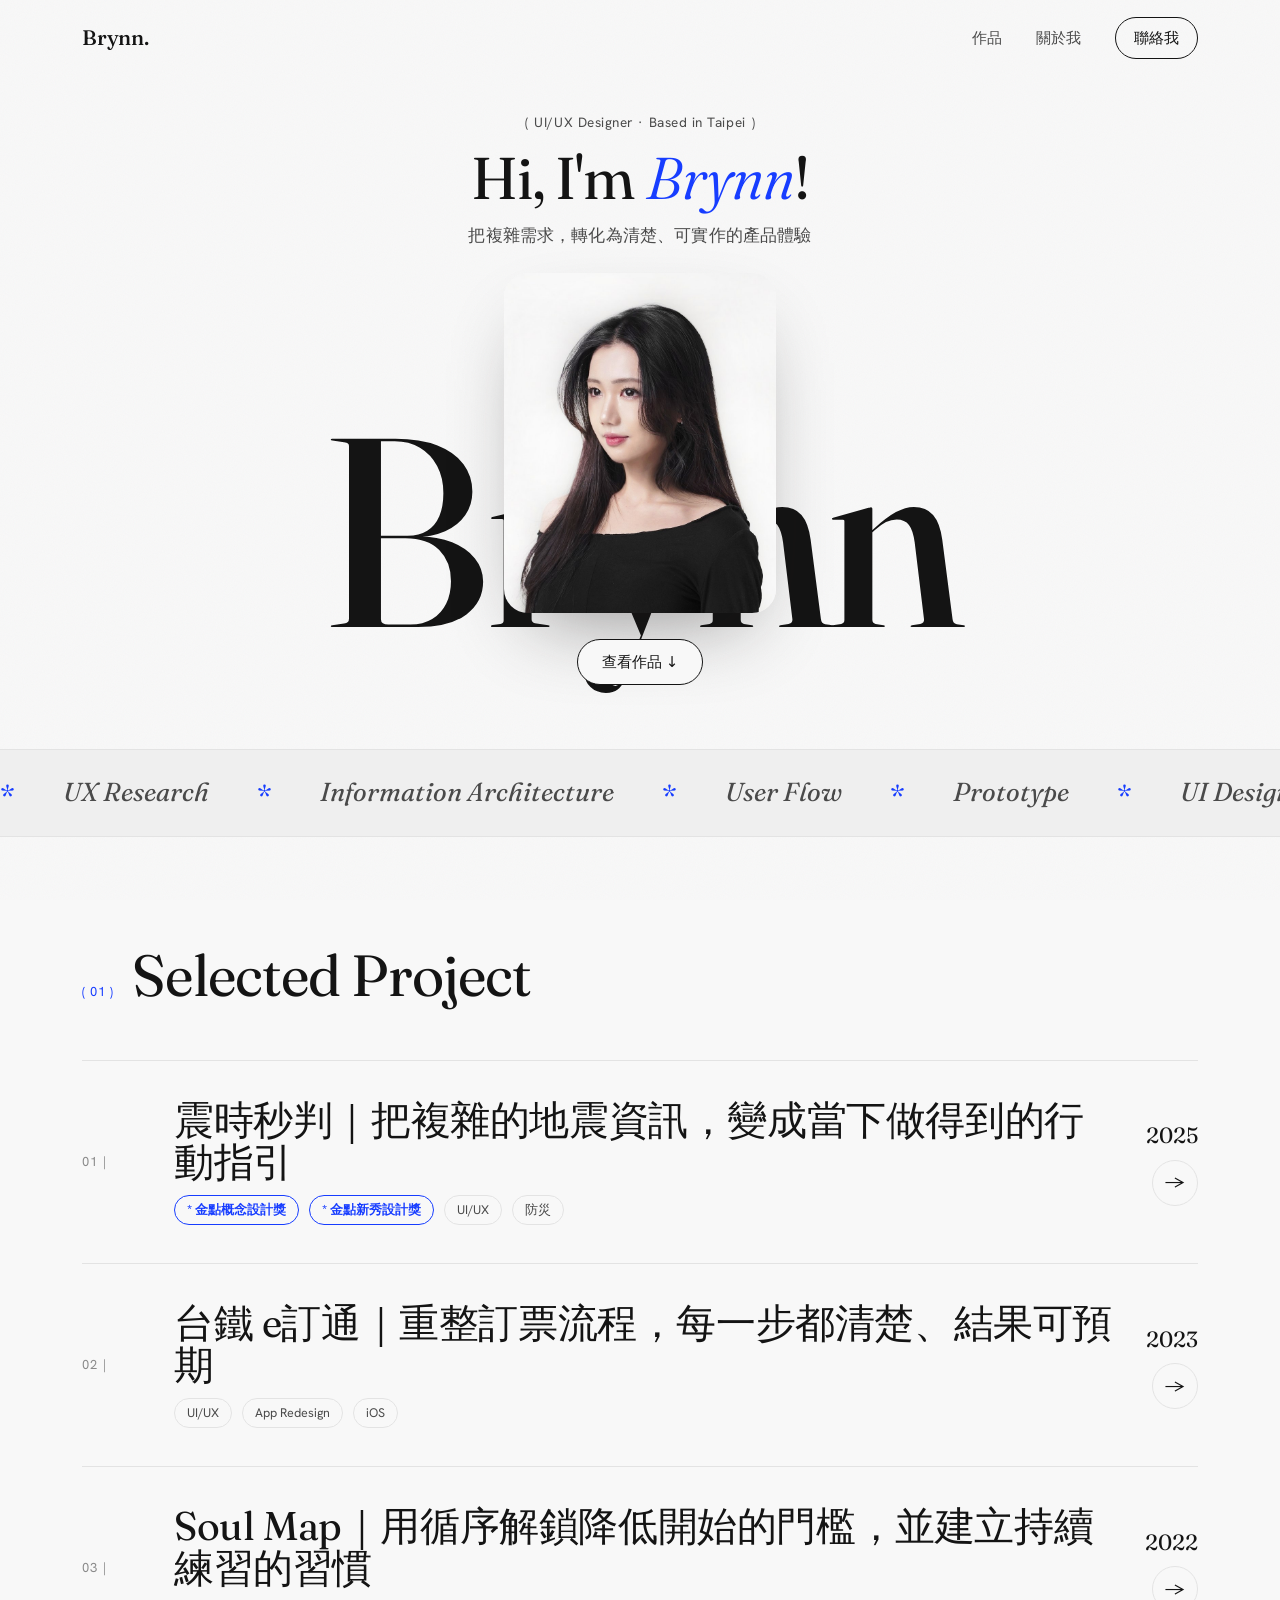
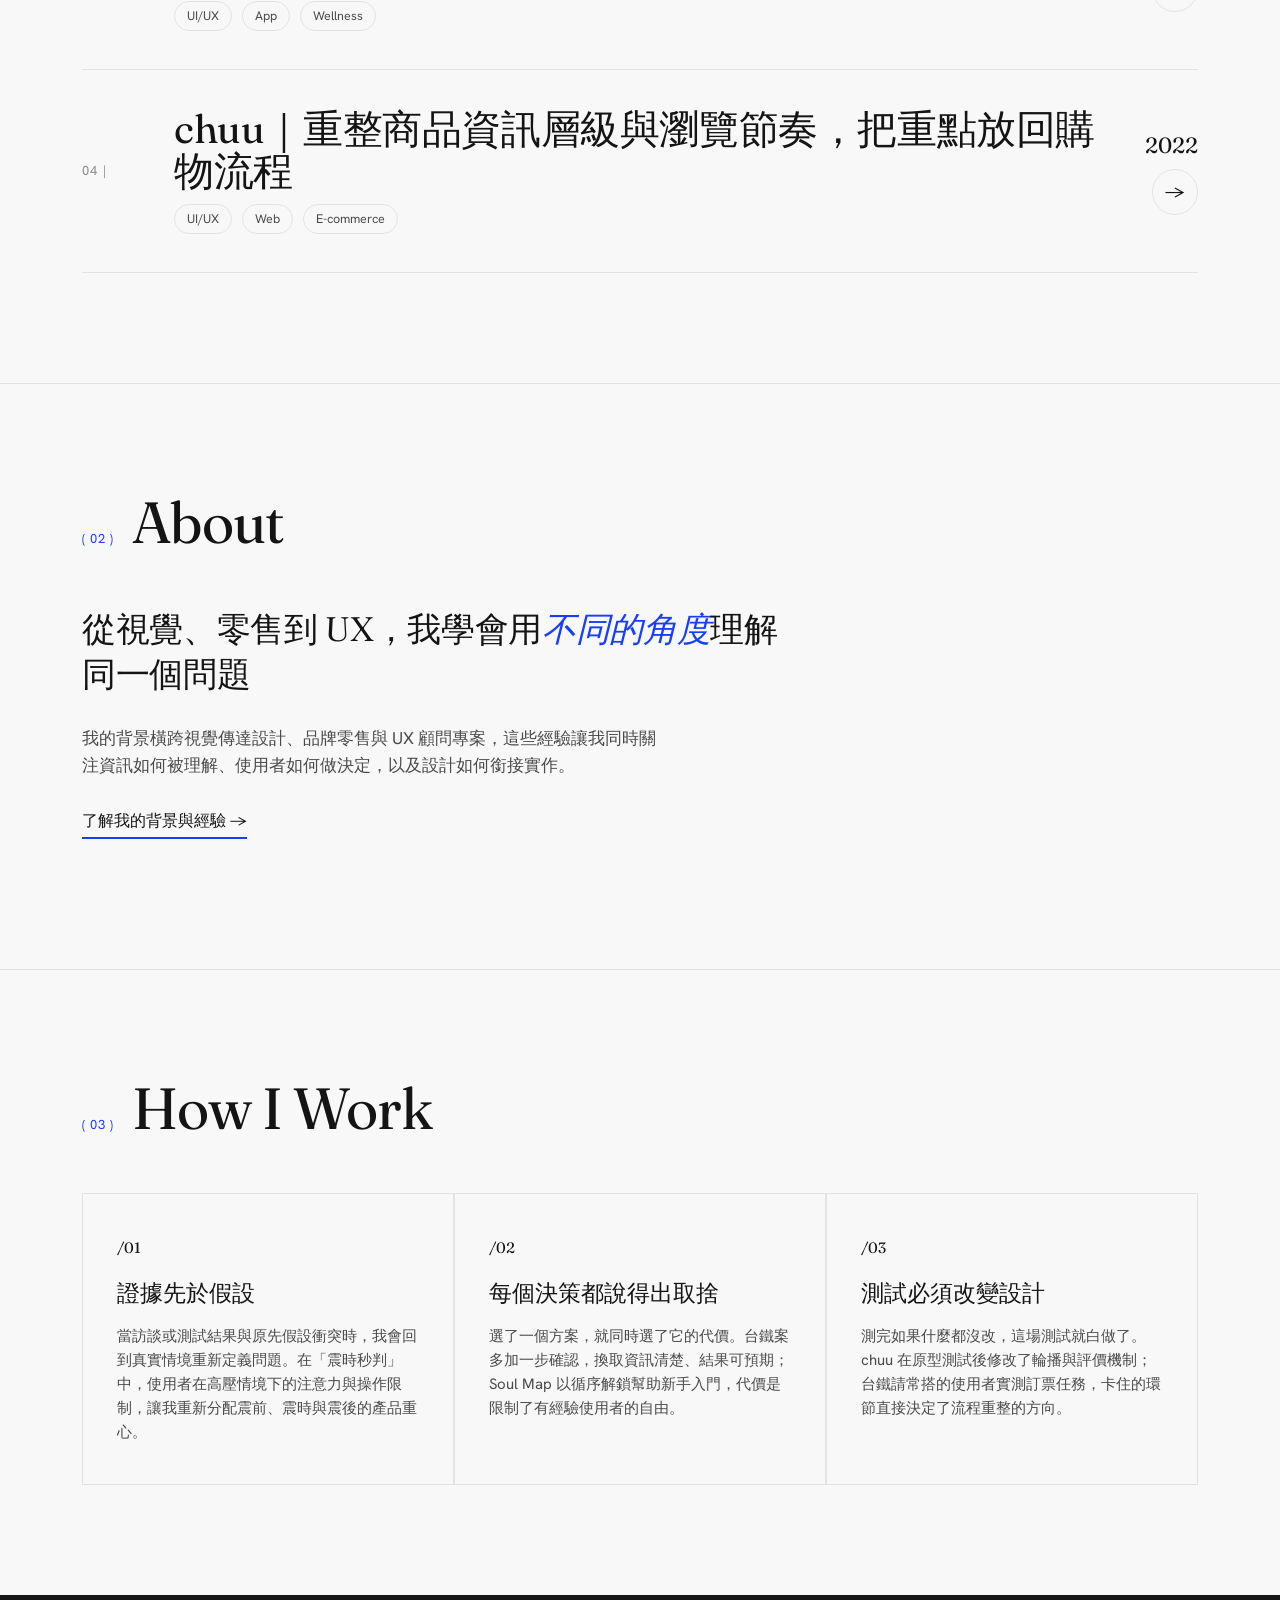
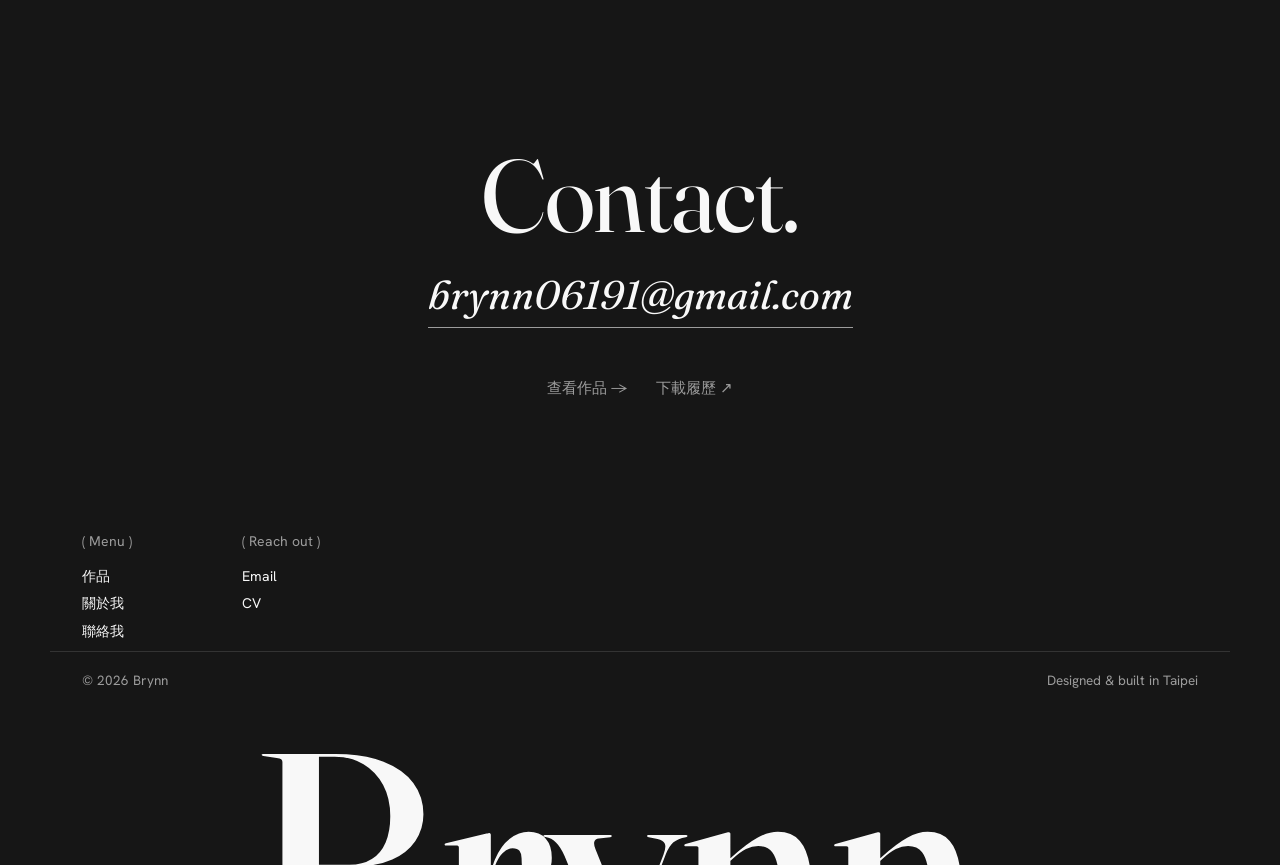
==== commit 0f85c564: "How-I-Work cards 2/3: drop contrastive templates, open with direct claims Co-Authored-By: Claude Fab" ====
--- a/index.html
+++ b/index.html
@@ -623,12 +623,12 @@
         <div class="cap">
           <span class="c-num">/02</span>
           <h4>每個決策都說得出取捨</h4>
-          <p>設計不是只選步驟最少的方案，而是說清楚換到什麼、犧牲什麼。台鐵案例接受增加部分操作步驟，以換取資訊清楚與結果可預期；Soul Map 的循序解鎖提升新手引導，也限制了熟悉使用者的操作自由。</p>
+          <p>選了一個方案，就同時選了它的代價。台鐵案多加一步確認，換取資訊清楚、結果可預期；Soul Map 以循序解鎖幫助新手入門，代價是限制了有經驗使用者的自由。</p>
         </div>
         <div class="cap">
           <span class="c-num">/03</span>
           <h4>測試必須改變設計</h4>
-          <p>測試不是替原本的方案背書，而是找出必須調整的地方。chuu 在原型測試後修改輪播與評價機制；台鐵則透過具高頻搭乘經驗的使用者進行任務測試，檢查流程理解與資訊呈現。</p>
+          <p>測完如果什麼都沒改，這場測試就白做了。chuu 在原型測試後修改了輪播與評價機制；台鐵請常搭的使用者實測訂票任務，卡住的環節直接決定了流程重整的方向。</p>
         </div>
       </div>    </div>
   </section>
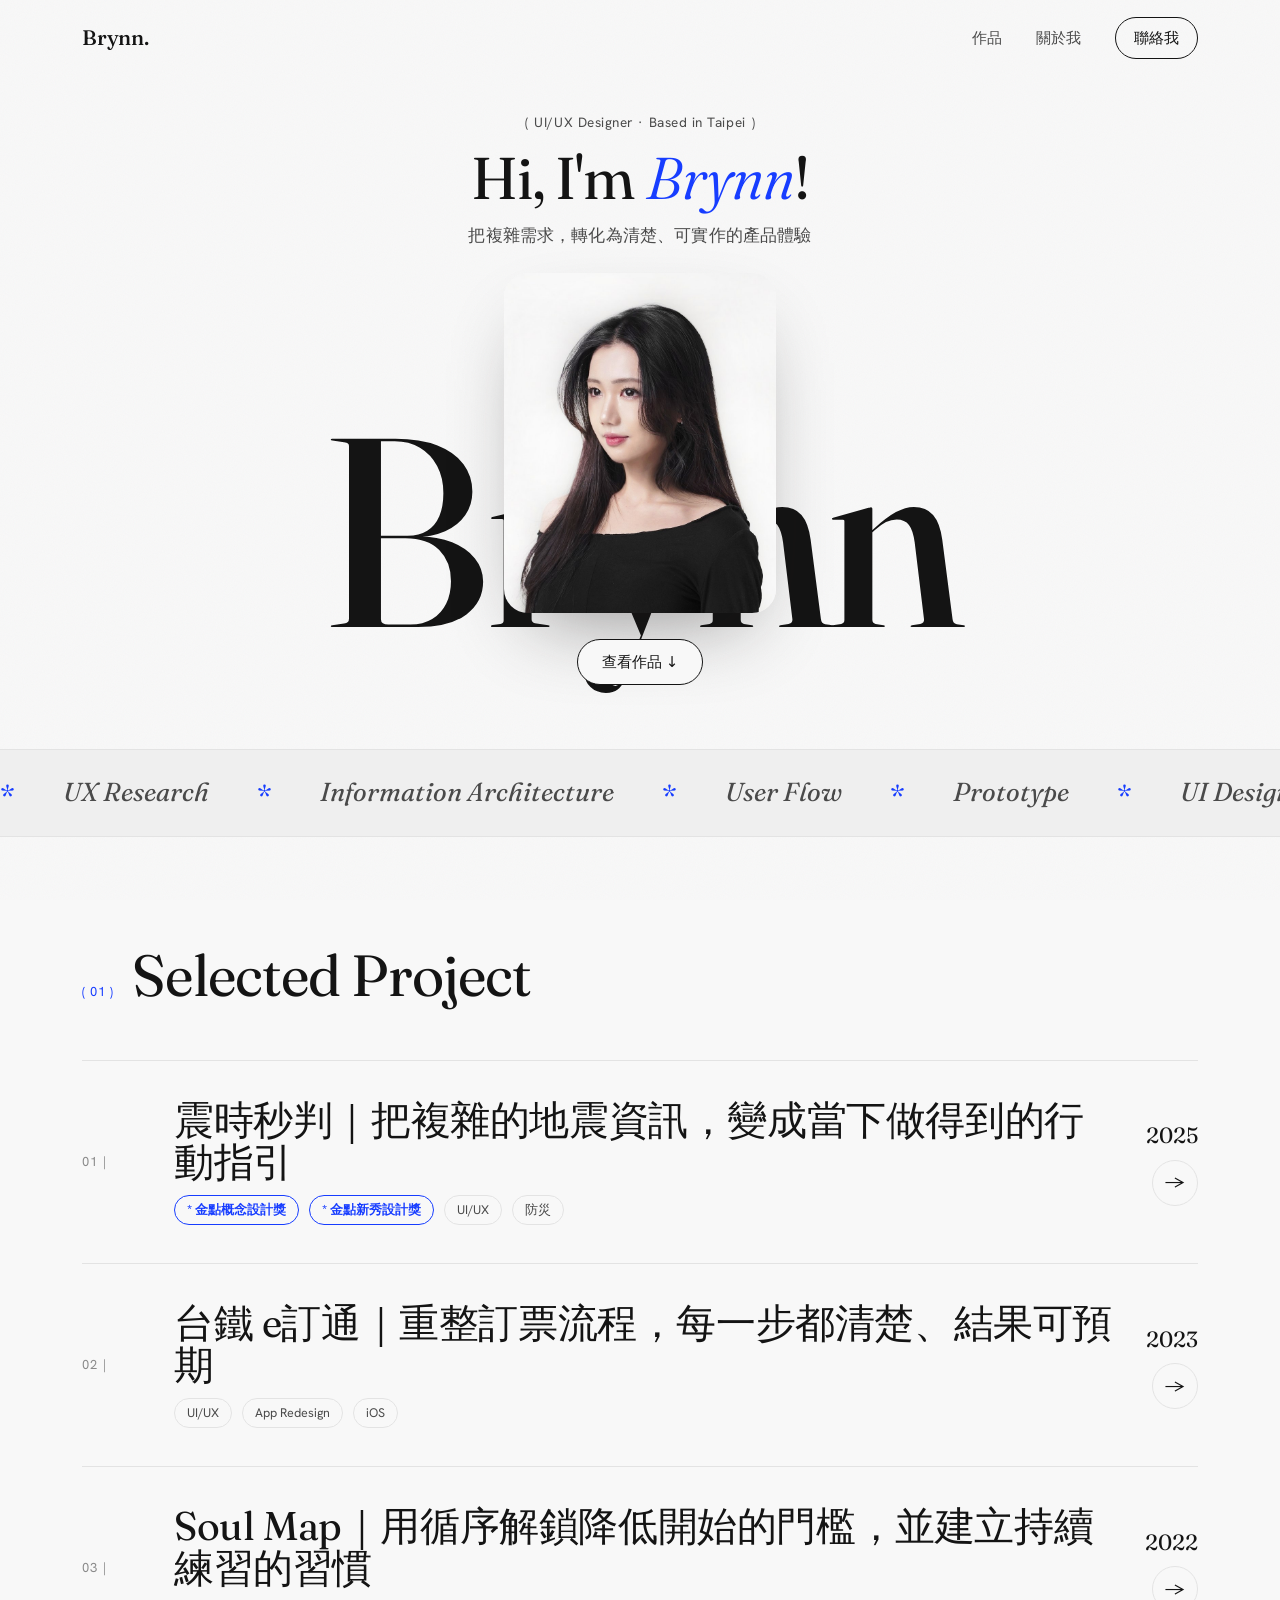
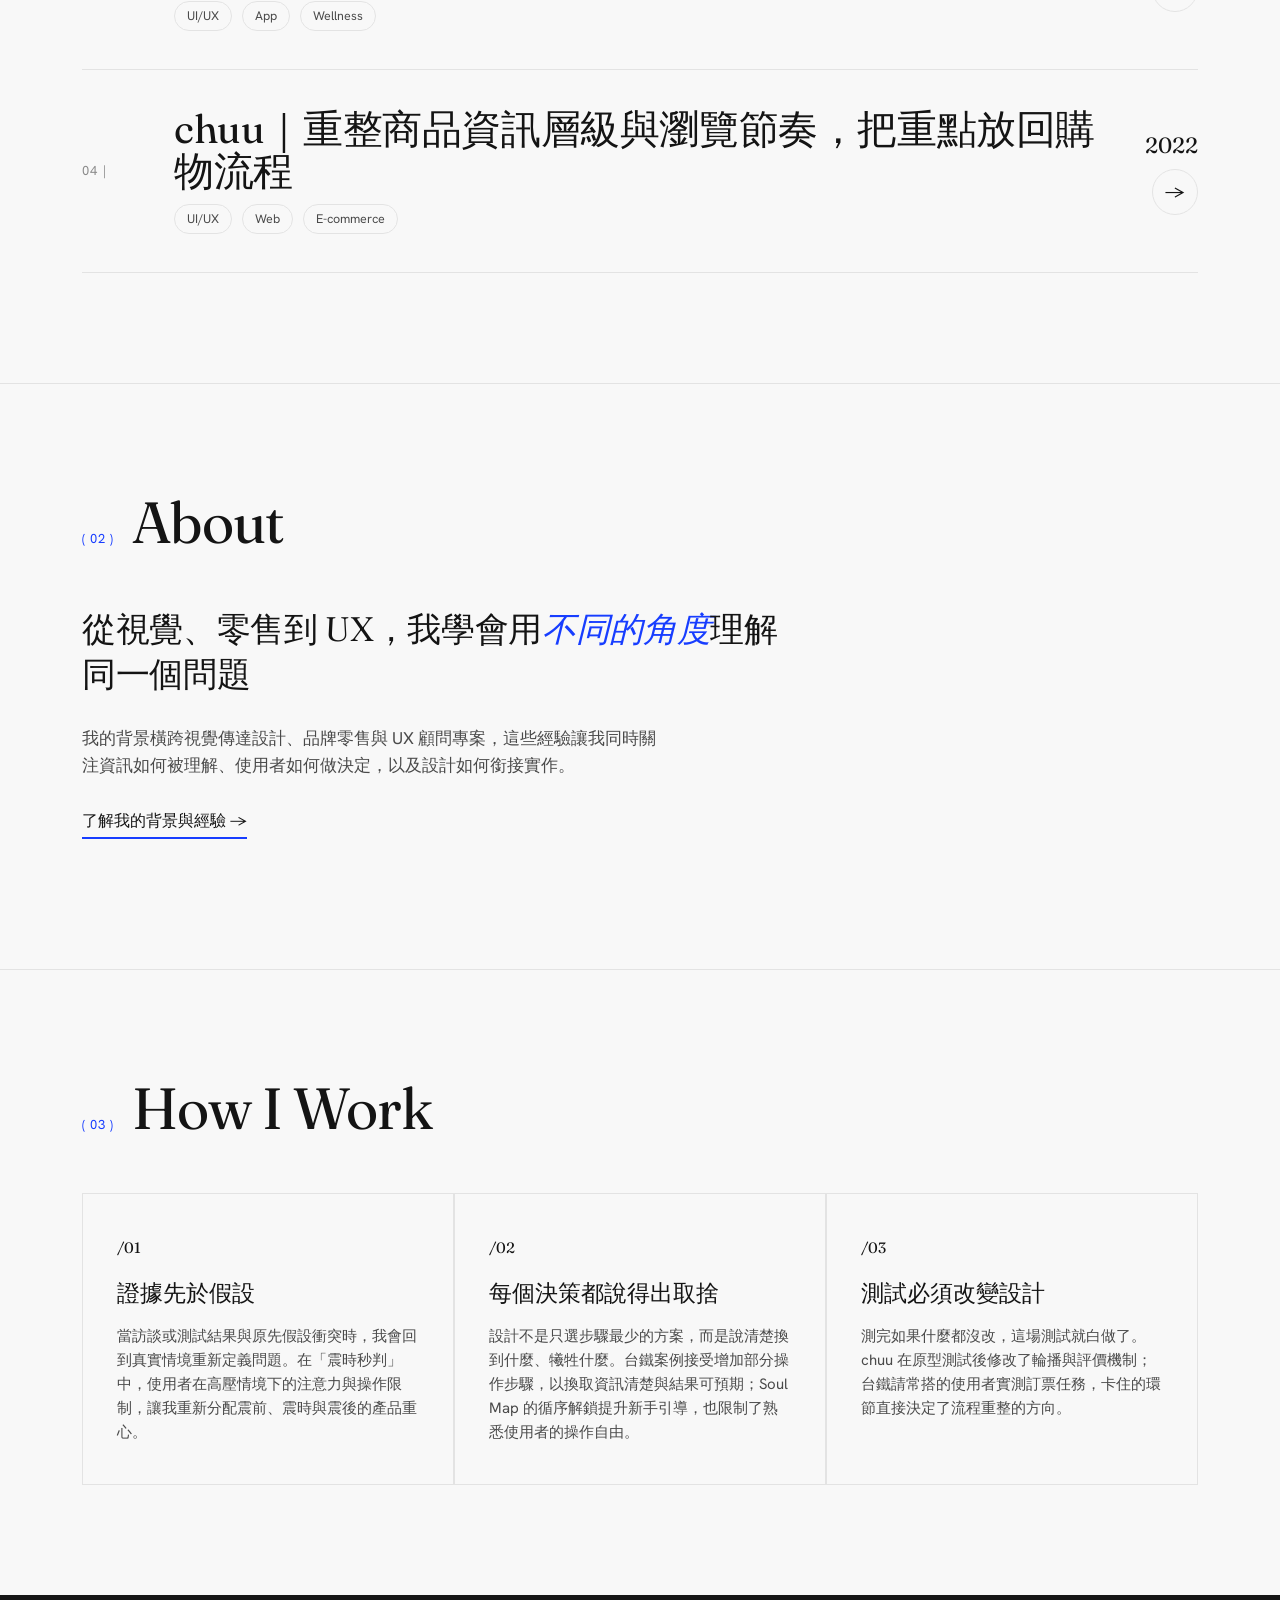
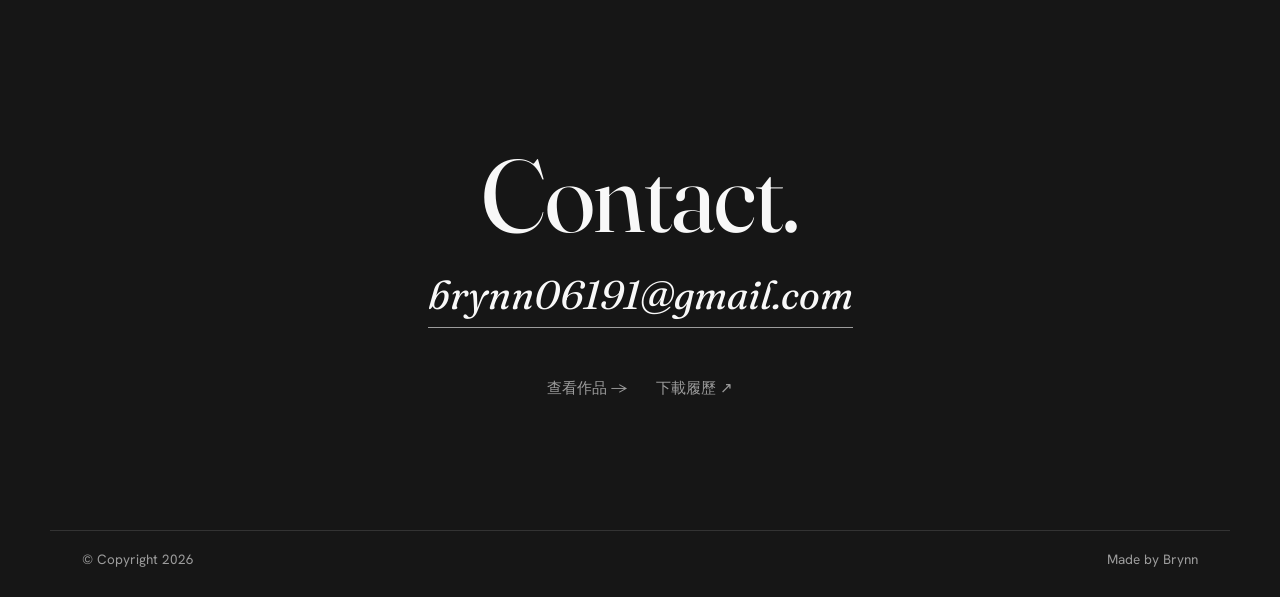
==== commit cc8f4c56: "Remove Brynn. footer wordmark from index and about Co-Authored-By: Claude Fable 5 <noreply@anthropic" ====
--- a/index.html
+++ b/index.html
@@ -394,27 +394,8 @@
   footer {
     background: var(--dark);
     color: var(--dark-ink);
-    padding: 40px 0 0;
+    padding: 40px 0 26px;
     position: relative; z-index: 2;
-    overflow: hidden;
-  }
-  .foot-cols { display: flex; gap: 110px; flex-wrap: wrap; margin-bottom: 8px; }
-  .fcol-links { display: flex; flex-direction: column; gap: 4px; font-size: 14px; }
-  .fcol-links .fk { color: var(--dark-soft); margin-bottom: 8px; }
-  .fcol-links a { color: var(--dark-ink); width: fit-content; border-bottom: 1px solid transparent; transition: border-color .3s; }
-  .fcol-links a:hover, .fcol-links a:focus-visible { border-color: var(--dark-ink); }
-  /* giant name bleeding off the bottom edge (top half visible) */
-  .foot-mark {
-    font-family: "Fraunces", Georgia, serif;
-    font-weight: 500;
-    font-size: clamp(90px, 24vw, 400px);
-    line-height: .8;
-    letter-spacing: -.02em;
-    text-align: center;
-    white-space: nowrap;
-    color: var(--dark-ink);
-    user-select: none;
-    margin: 44px 0 -.38em;
   }
   .foot {
     display: flex; justify-content: space-between; align-items: center;
@@ -474,8 +455,6 @@
     .hero-photo { width: min(240px, 66vw); margin-top: 20px; }
     .hero-scroll { margin-top: 24px; }
     br.mbr { display: inline; }
-    .foot-cols { gap: 40px; justify-content: space-between; }
-    .foot-mark { font-size: 28vw; }
     .about-grid { grid-template-columns: 1fr; gap: 46px; }
     .caps-grid { grid-template-columns: 1fr; }
     .project { grid-template-columns: 36px 1fr; }
@@ -623,7 +602,7 @@
         <div class="cap">
           <span class="c-num">/02</span>
           <h4>每個決策都說得出取捨</h4>
-          <p>選了一個方案，就同時選了它的代價。台鐵案多加一步確認，換取資訊清楚、結果可預期；Soul Map 以循序解鎖幫助新手入門，代價是限制了有經驗使用者的自由。</p>
+          <p>設計不是只選步驟最少的方案，而是說清楚換到什麼、犧牲什麼。台鐵案例接受增加部分操作步驟，以換取資訊清楚與結果可預期；Soul Map 的循序解鎖提升新手引導，也限制了熟悉使用者的操作自由。</p>
         </div>
         <div class="cap">
           <span class="c-num">/03</span>
@@ -649,24 +628,10 @@
 </main>
 
 <footer>
-  <div class="wrap foot-cols">
-    <div class="fcol-links">
-      <span class="fk">( Menu )</span>
-      <a href="#work">作品</a>
-      <a href="about.html">關於我</a>
-      <a href="#contact">聯絡我</a>
-    </div>
-    <div class="fcol-links">
-      <span class="fk">( Reach out )</span>
-      <a href="mailto:brynn06191@gmail.com">Email</a>
-      <a href="assets/files/brynn-cv.pdf" download>CV</a>
-    </div>
+  <div class="wrap foot">
+    <span>© Copyright 2026 </span>
+    <span>Made by Brynn</span>
   </div>
-  <div class="wrap foot">
-    <span>© 2026 Brynn</span>
-    <span>Designed &amp; built in Taipei</span>
-  </div>
-  <div class="foot-mark" aria-hidden="true">Brynn.</div>
 </footer>
 
 <script>
